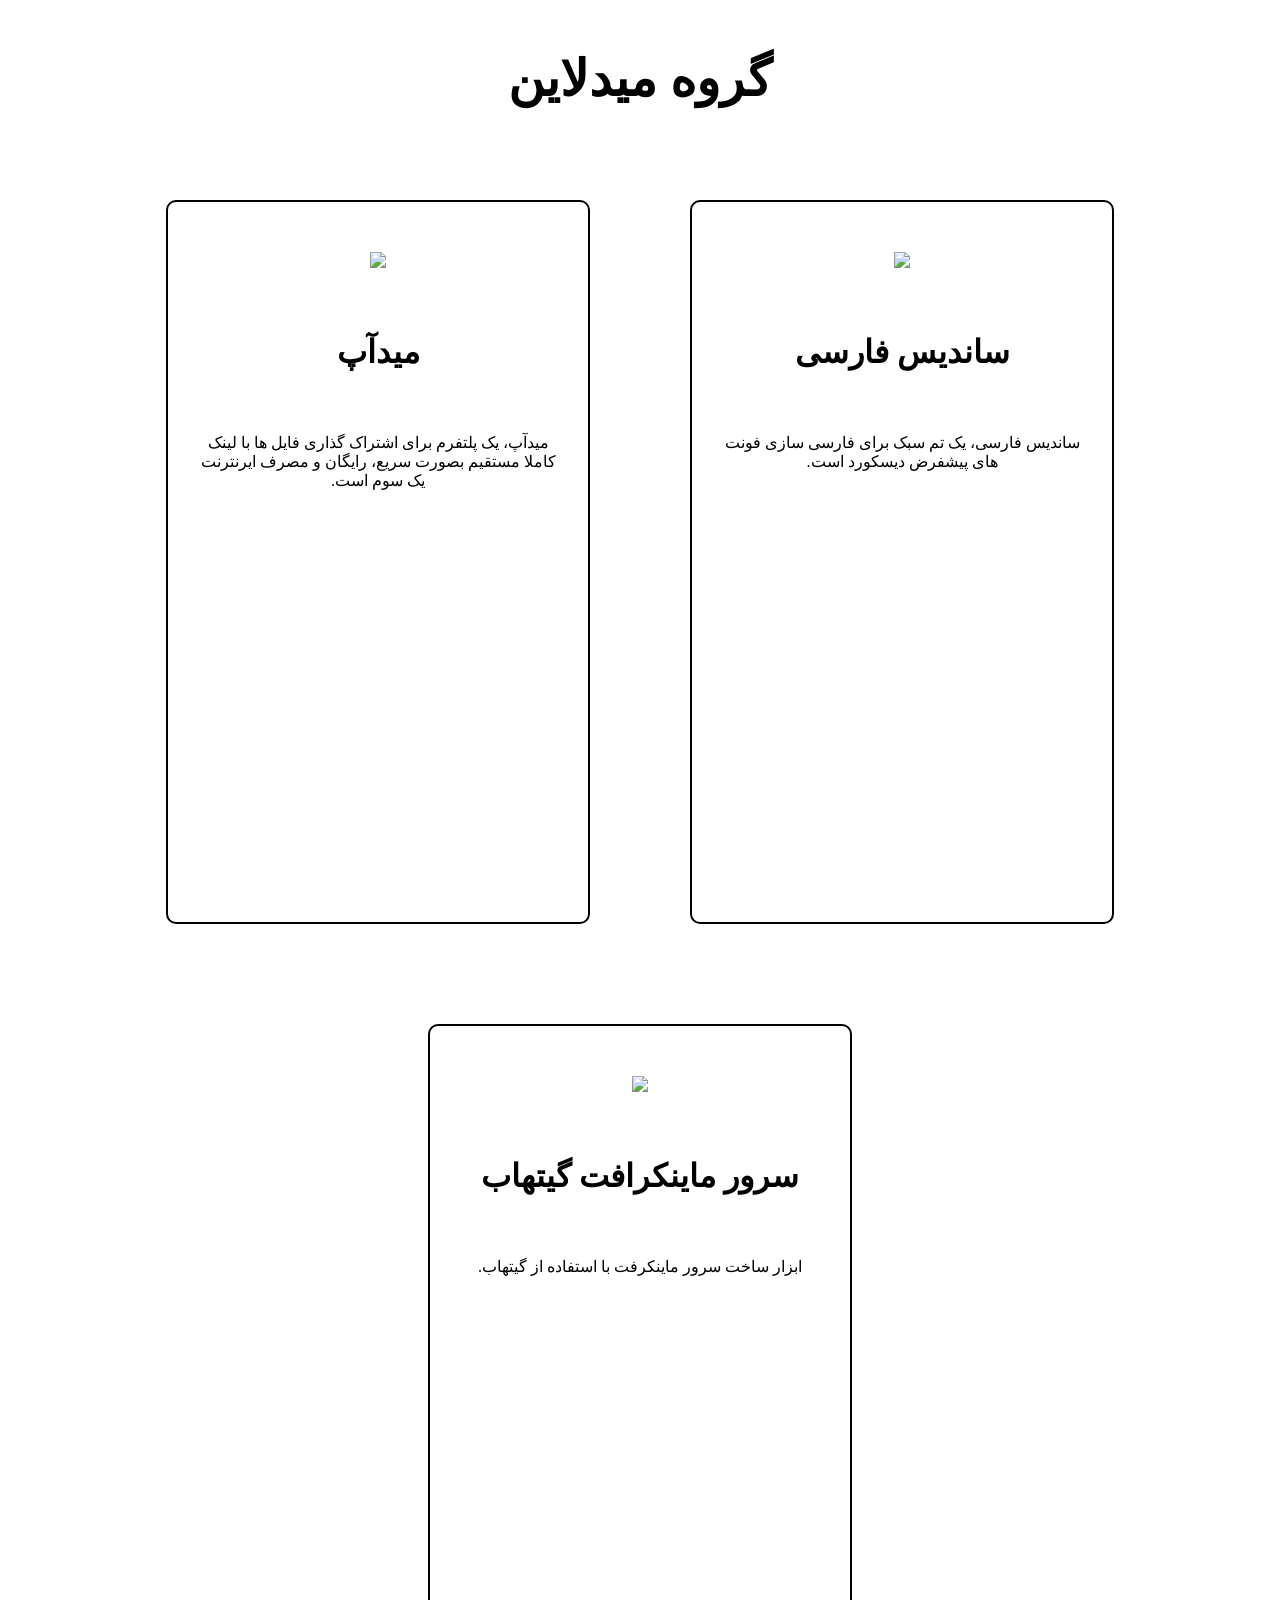
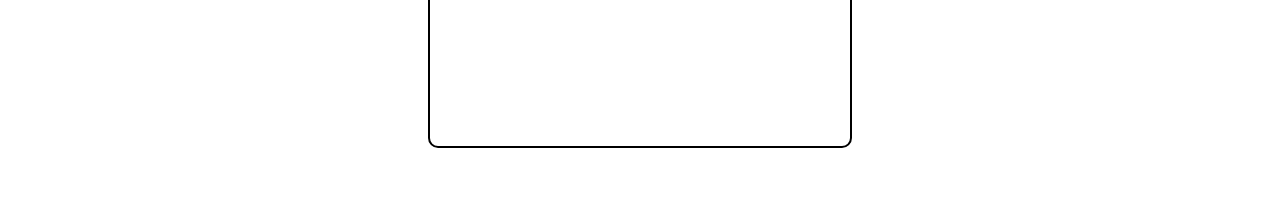
==== index.html @ c91c234b "first push" ====
<!DOCTYPE html>
<html lang="en" dir="rtl">
<head>
    <meta charset="UTF-8">
    <meta name="viewport" content="width=device-width, initial-scale=1.0">
    <title>Midline Source Code</title>
    <link rel="stylesheet" href="./assets/style.css">
</head>
<body>
    <div class="head">
        <p>گروه میدلاین</p>
    </div>
    <div class="main">
        <a href="https://github.com/MidlineGP/SandisFarsi">
        <div class="card">
            <img src="https://api.midline.ir/v2/image/res/512x512/?url=https://up.midline.ir/files/SeniorDiv/82/SandisFarsi.jpg" width="350">
            <h1>ساندیس فارسی</h1>
            <p>ساندیس فارسی، یک تم سبک برای فارسی سازی فونت های پیشفرض دیسکورد است.</p>
        </div>
        </a>
        <a href="https://up.midline.ir">
        <div class="card">
            <img src="./assets/img/2.jpg" width="350">
            <h1>میدآپ</h1>
            <p>میدآپ، یک پلتفرم برای اشتراک گذاری فایل ها با لینک کاملا مستقیم بصورت سریع، رایگان و مصرف ایرنترنت یک سوم است.</p>
            
        </div>
    </a>
    <a href="https://github.com/MidlineGP/github-mcserver">
        <div class="card">
            <img src="./assets/img/3.jpg" width="350">
            <h1>سرور ماینکرافت گیتهاب</h1>
            <p>ابزار ساخت سرور ماینکرفت با استفاده از گیتهاب.</p>
            
        </div>
    </a>
    </div>
</body>
</html>
---- assets/style.css ----
@font-face {
    font-family: 'IranSans';
    src: url('https://code.midline.ir/SandisFarsi/fonts/IRANSansWeb.woff');
}

body {
    margin: 0;
}
.head {
    width: 100%;
    height: 100px;
}
.head p {
    font-family: 'IranSans';
    font-weight: 900;
    text-align: center;
    font-size: 50px;
}
.main {
    width: 100%;
    display: flex;
    align-items: center;
    justify-content: center;
    flex-wrap: wrap;
}
.card {
    width: 400px;
    height: 700px;
    border: 2px solid black;
    border-radius: 10px;
    margin: 50px;
    text-align: center;
    padding: 10px;
    
}
.card p,h1,img {
    font-family: 'IranSans';
    padding: 20px;
}
img {
    margin-top: 20px;
}
a {
    text-decoration: none;
    color: black;
}
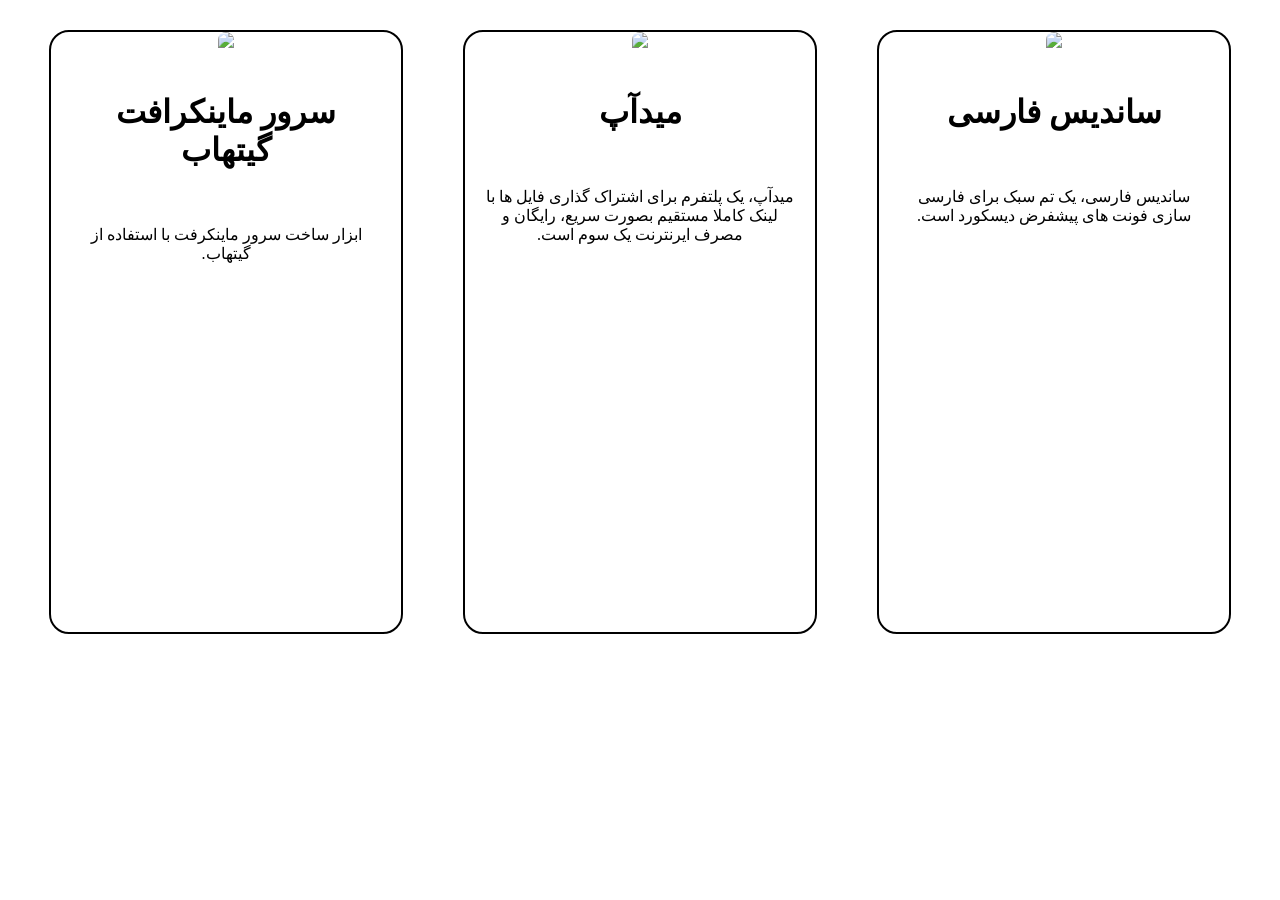
==== commit 30305eda: "فشار" ====
--- a/index.html
+++ b/index.html
@@ -1,39 +1,43 @@
 <!DOCTYPE html>
 <html lang="en" dir="rtl">
+
 <head>
     <meta charset="UTF-8">
     <meta name="viewport" content="width=device-width, initial-scale=1.0">
     <title>Midline Source Code</title>
     <link rel="stylesheet" href="./assets/style.css">
 </head>
+
 <body>
-    <div class="head">
-        <p>گروه میدلاین</p>
-    </div>
+        <video loop muted autoplay class="fullscreen-bg">
+            <source src="assets/source-code.mp4" type="video/mp4">
+        </video>
     <div class="main">
         <a href="https://github.com/MidlineGP/SandisFarsi">
-        <div class="card">
-            <img src="https://api.midline.ir/v2/image/res/512x512/?url=https://up.midline.ir/files/SeniorDiv/82/SandisFarsi.jpg" width="350">
-            <h1>ساندیس فارسی</h1>
-            <p>ساندیس فارسی، یک تم سبک برای فارسی سازی فونت های پیشفرض دیسکورد است.</p>
-        </div>
+            <div class="card">
+                <img src="https://up.midline.ir/files/SeniorDiv/82/SandisFarsi.jpg" width="350">
+                <h1>ساندیس فارسی</h1>
+                <p>ساندیس فارسی، یک تم سبک برای فارسی سازی فونت های پیشفرض دیسکورد است.</p>
+            </div>
         </a>
         <a href="https://up.midline.ir">
-        <div class="card">
-            <img src="./assets/img/2.jpg" width="350">
-            <h1>میدآپ</h1>
-            <p>میدآپ، یک پلتفرم برای اشتراک گذاری فایل ها با لینک کاملا مستقیم بصورت سریع، رایگان و مصرف ایرنترنت یک سوم است.</p>
-            
-        </div>
-    </a>
-    <a href="https://github.com/MidlineGP/github-mcserver">
-        <div class="card">
-            <img src="./assets/img/3.jpg" width="350">
-            <h1>سرور ماینکرافت گیتهاب</h1>
-            <p>ابزار ساخت سرور ماینکرفت با استفاده از گیتهاب.</p>
-            
-        </div>
-    </a>
+            <div class="card">
+                <img src="./assets/img/2.jpg" width="350">
+                <h1>میدآپ</h1>
+                <p>میدآپ، یک پلتفرم برای اشتراک گذاری فایل ها با لینک کاملا مستقیم بصورت سریع، رایگان و مصرف ایرنترنت یک
+                    سوم است.</p>
+
+            </div>
+        </a>
+        <a href="https://github.com/MidlineGP/github-mcserver">
+            <div class="card">
+                <img src="./assets/img/3.jpg" width="320">
+                <h1>سرور ماینکرافت گیتهاب</h1>
+                <p>ابزار ساخت سرور ماینکرفت با استفاده از گیتهاب.</p>
+
+            </div>
+        </a>
     </div>
 </body>
-</html> 
+
+</html>
--- a/assets/style.css
+++ b/assets/style.css
@@ -24,23 +24,36 @@
     flex-wrap: wrap;
 }
 .card {
-    width: 400px;
-    height: 700px;
+    width: 350px;
+    height: 600px;
     border: 2px solid black;
-    border-radius: 10px;
-    margin: 50px;
+    border-radius: 20px;
+    margin: 30px;
     text-align: center;
-    padding: 10px;
-    
+    padding-top: 0px;
+    box-shadow: 0px 0px 30px white;
+    background-color: white;
 }
-.card p,h1,img {
+.card p,h1 {
     font-family: 'IranSans';
     padding: 20px;
 }
+h1,p {
+    margin-bottom: 0 !important;
+}
 img {
-    margin-top: 20px;
+    border-radius: 18px 18px 0px 0px;
 }
 a {
     text-decoration: none;
     color: black;
-}+}
+.fullscreen-bg {
+    position: fixed;
+    right: 0;
+    bottom: 0;
+    min-width: 100%;
+    min-height: 100%;
+    z-index: -1;
+}
+
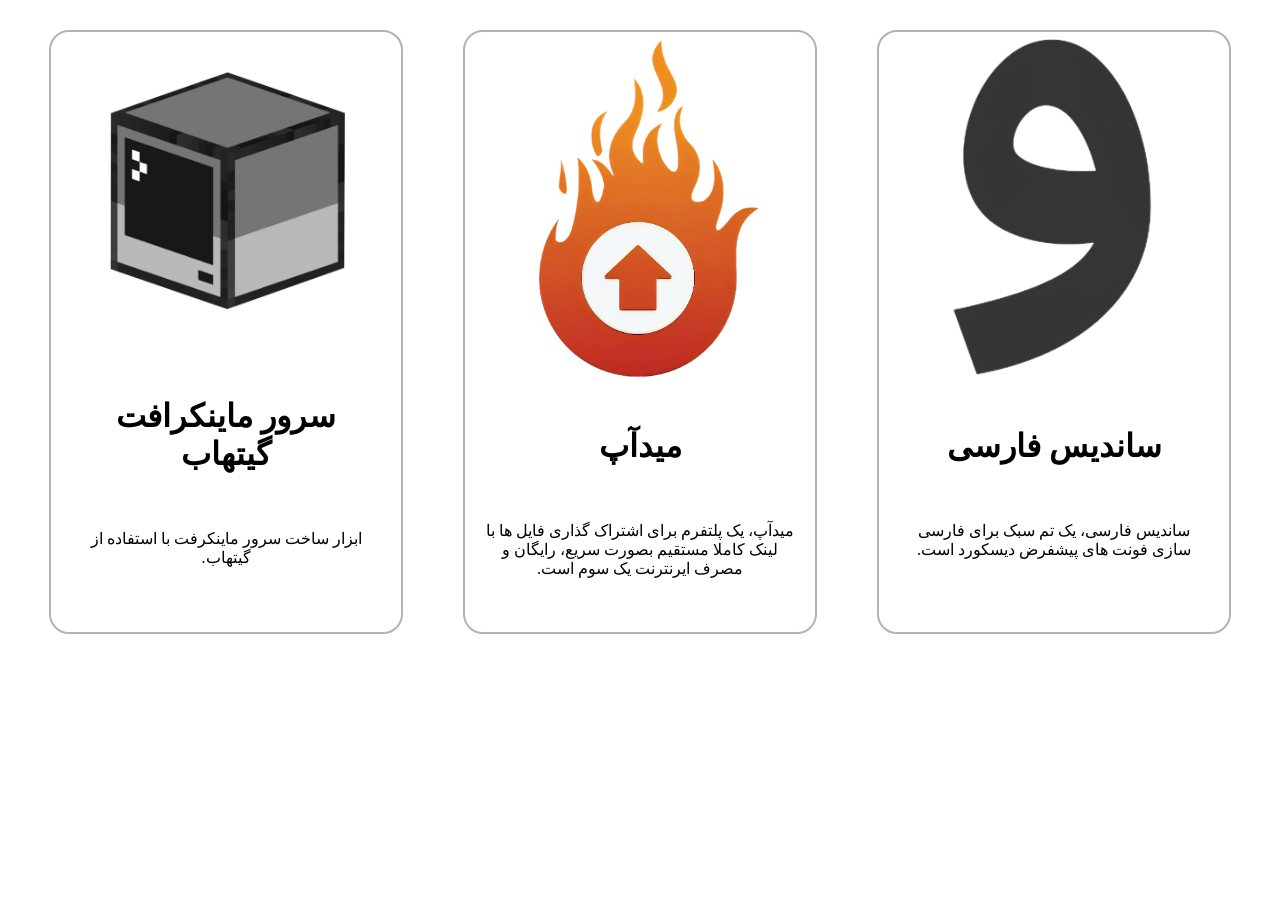
==== commit bd823f17: "فشار" ====
--- a/index.html
+++ b/index.html
@@ -10,19 +10,19 @@
 
 <body>
         <video loop muted autoplay class="fullscreen-bg">
-            <source src="assets/source-code.mp4" type="video/mp4">
+            <source src="./assets/source-code.mp4" type="video/mp4">
         </video>
     <div class="main">
         <a href="https://github.com/MidlineGP/SandisFarsi">
             <div class="card">
-                <img src="https://up.midline.ir/files/SeniorDiv/82/SandisFarsi.jpg" width="350">
+                <img src="./assets/SandisFarsi.png" width="350">
                 <h1>ساندیس فارسی</h1>
                 <p>ساندیس فارسی، یک تم سبک برای فارسی سازی فونت های پیشفرض دیسکورد است.</p>
             </div>
         </a>
         <a href="https://up.midline.ir">
             <div class="card">
-                <img src="./assets/img/2.jpg" width="350">
+                <img src="./assets/UploadCenter.png" width="350">
                 <h1>میدآپ</h1>
                 <p>میدآپ، یک پلتفرم برای اشتراک گذاری فایل ها با لینک کاملا مستقیم بصورت سریع، رایگان و مصرف ایرنترنت یک
                     سوم است.</p>
@@ -31,7 +31,7 @@
         </a>
         <a href="https://github.com/MidlineGP/github-mcserver">
             <div class="card">
-                <img src="./assets/img/3.jpg" width="320">
+                <img src="./assets/github-mcserver.png" width="320">
                 <h1>سرور ماینکرافت گیتهاب</h1>
                 <p>ابزار ساخت سرور ماینکرفت با استفاده از گیتهاب.</p>
 
--- a/assets/style.css
+++ b/assets/style.css
@@ -26,7 +26,7 @@
 .card {
     width: 350px;
     height: 600px;
-    border: 2px solid black;
+    border: 2px solid rgb(179, 179, 179);
     border-radius: 20px;
     margin: 30px;
     text-align: center;
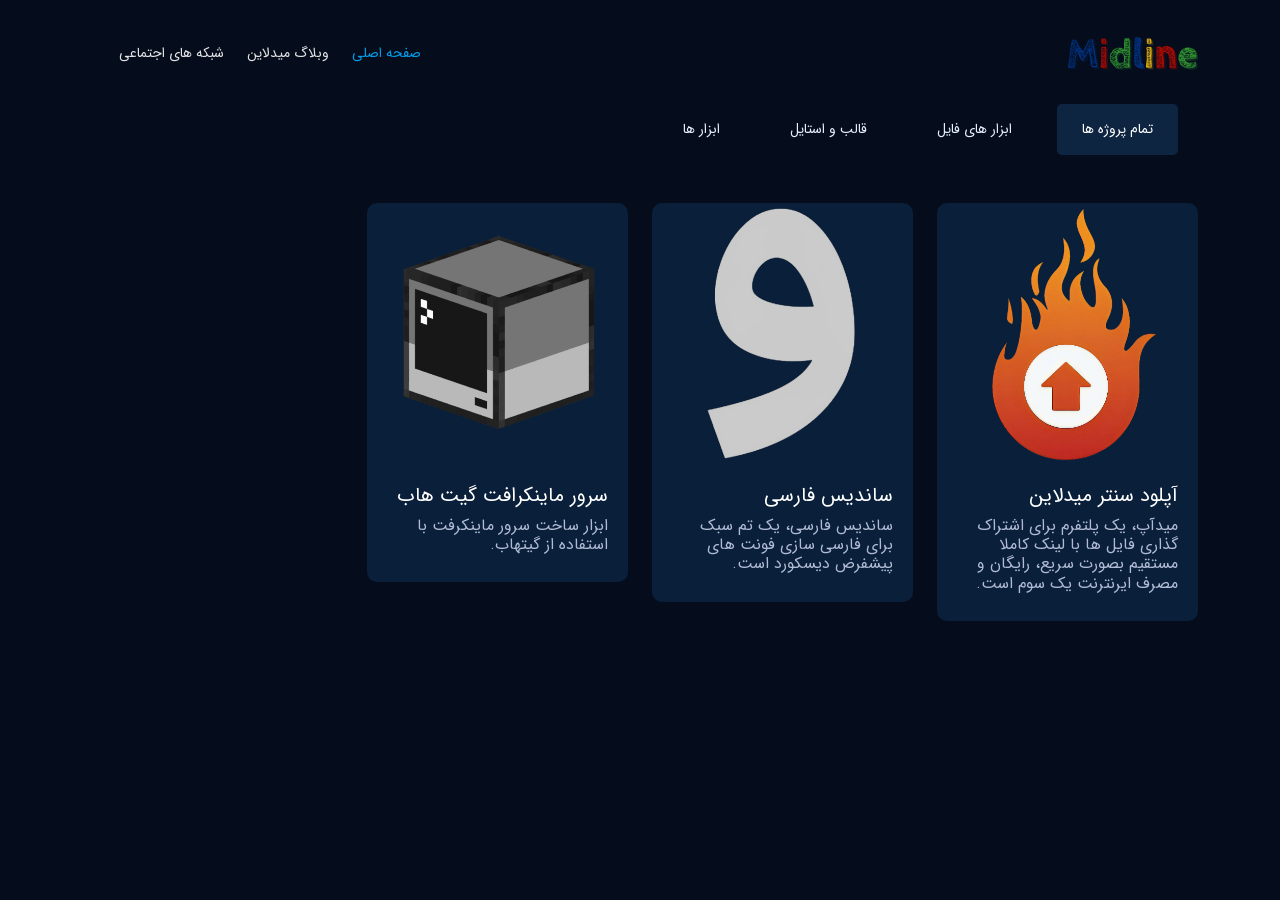
==== commit 524972ba: "update" ====
--- a/index.html
+++ b/index.html
@@ -1,43 +1,278 @@
-<!DOCTYPE html>
-<html lang="en" dir="rtl">
+<!doctype html>
+<html lang="fa">
 
 <head>
-    <meta charset="UTF-8">
-    <meta name="viewport" content="width=device-width, initial-scale=1.0">
-    <title>Midline Source Code</title>
-    <link rel="stylesheet" href="./assets/style.css">
+    <title>سورس کد های میدلاین</title>
+    <meta charset="utf-8">
+    <meta name="Googlebot-News" content="noindex, nofollow">
+    <meta name="googlebot" content="noindex, nofollow">
+    <meta name="robots" content="noimageindex">
+    <meta name="robots" content="noindex, nofollow">
+    <meta name="viewport" content="width=device-width, initial-scale=1, shrink-to-fit=no">
+    <link rel="stylesheet" media="all" href="css/bootstrap.min.css">
+    <link rel="stylesheet" media="all" href="css/slick.css">
+    <link rel="stylesheet" media="all" href="css/slick-theme.css">
+    <link rel="stylesheet" media="all" href="css/style.css">
+    <link rel="icon" type="image/png" sizes="28x28" href="img/favi.png">
+    <meta name="theme-color" content="#sdfsf">
 </head>
 
-<body>
-        <video loop muted autoplay class="fullscreen-bg">
-            <source src="./assets/source-code.mp4" type="video/mp4">
-        </video>
-    <div class="main">
-        <a href="https://github.com/MidlineGP/SandisFarsi">
-            <div class="card">
-                <img src="./assets/SandisFarsi.png" width="350">
-                <h1>ساندیس فارسی</h1>
-                <p>ساندیس فارسی، یک تم سبک برای فارسی سازی فونت های پیشفرض دیسکورد است.</p>
+<body class="themebgcolor" style="">
+
+    <!-- header -->
+    <header>
+        <div class="container">
+            <div class="row">
+                <div class="col-md-12">
+                    <div class="logo"><a href=""><img class="img-fluid" src="img/logo.png"
+                                alt="img"></a></div>
+                    <div class="searchform d-none d-md-inline-flex">
+
+                    </div>
+                    <button class="navbar-toggler collapsed" type="button" data-bs-toggle="collapse"
+                        data-bs-target="#navbar-content">
+                        <div class="hamburger-toggle">
+                            <div class="hamburger">
+                                <span></span>
+                                <span></span>
+                                <span></span>
+                            </div>
+                        </div>
+                    </button>
+                    <nav class="navbar navbar-expand-xl">
+
+                        <div class="navbar-collapse collapse" id="navbar-content" style="">
+                            <div class="logo d-md-none"><a href=""><img class="img-fluid"
+                                        src="img/logo.png" alt="img"></a></div>
+
+                            <ul class="navbar-nav mr-auto mb-2 mb-lg-0">
+
+                                <li class="nav-item dropdown active">
+                                    <a class="nav-link" href="">صفحه اصلی</a>
+                                </li>
+
+
+                                <li class="nav-item dropdown">
+                                    <a class="nav-link" href="https://blog.midline.ir/">وبلاگ میدلاین</a>
+                                </li>
+
+
+                                <li class="nav-item dropdown">
+                                    <a class="nav-link dropdown-toggle" href="#" data-bs-toggle="dropdown"
+                                        data-bs-auto-close="outside">شبکه های اجتماعی</a>
+                                    <ul class="dropdown-menu shadow">
+                                        <li><a class="dropdown-item" target="_blank"
+                                                href="https://github.com/MidlineGP">گیت هاب</a></li>
+                                        <li><a class="dropdown-item" target="_blank"
+                                                href="https://t.me/MidlineGp">تلگرام</a></li>
+                                    </ul>
+                                </li>
+
+                            </ul>
+                        </div>
+                    </nav>
+
+                </div>
             </div>
-        </a>
-        <a href="https://up.midline.ir">
-            <div class="card">
-                <img src="./assets/UploadCenter.png" width="350">
-                <h1>میدآپ</h1>
-                <p>میدآپ، یک پلتفرم برای اشتراک گذاری فایل ها با لینک کاملا مستقیم بصورت سریع، رایگان و مصرف ایرنترنت یک
-                    سوم است.</p>
-
+        </div>
+    </header>
+
+
+
+
+
+
+    <!-- Popular collections -->
+    <div class="popularCollection mt-3 pt-3 mt-md-4 pt-md-4 mt-lg-5 pt-lg-5">
+        <div class="container">
+            <div class="row">
+                <div class="col-md-12">
+                    <!--<h2 class="headingWh mb-2 mb-md-4">Popular collections</h2>-->
+                    <div class="tab-sec">
+                        <nav>
+                            <div class="nav nav-tabs" id="nav-tab" role="tablist">
+                                <button class="nav-link d-none d-sm-none d-md-block active" data-bs-toggle="tab"
+                                    data-bs-target="#TabOne">تمام پروژه ها</button>
+                                <button class="nav-link d-none d-sm-none d-md-block" data-bs-toggle="tab"
+                                    data-bs-target="#TabTwo">ابزار های فایل</button>
+                                <button class="nav-link d-none d-sm-none d-md-block" data-bs-toggle="tab"
+                                    data-bs-target="#TabThree">قالب و استایل</button>
+                                <button class="nav-link d-none d-sm-none d-md-block" data-bs-toggle="tab"
+                                    data-bs-target="#TabFour">ابزار ها</button>
+
+                                <div class="more-tab mb-3 mb-md-0">
+                                    <a href="javascript:void(0)" class="textbluecolor categorytab">انتخاب دسته بندی<img
+                                            src="img/bluedown.png" alt="arrow-down"></a>
+                                    <div class="more-box nav nav-tabs" id="more_tab" role="tablist"
+                                        style="display: none;">
+
+                                        <button class="nav-link active" data-bs-toggle="tab"
+                                            data-bs-target="#TabOne">تمام پروژه ها</button>
+                                        <button class="nav-link" data-bs-toggle="tab" data-bs-target="#TabTwo">ابزار های
+                                            فایل</button>
+                                        <button class="nav-link" data-bs-toggle="tab" data-bs-target="#TabThree">قالب ها
+                                            و استایل</button>
+                                        <button class="nav-link" data-bs-toggle="tab" data-bs-target="#TabFour">ابزار
+                                            ها</button>
+                                    </div>
+                                </div>
+                            </div>
+                        </nav>
+                        <div class="tab-content" id="nav-tabContent">
+                            <div class="tab-pane fade active show" id="TabOne">
+
+                                <div class="row mt-3 mt-md-5">
+                                    <div class="col-md-6 col-xl-3 mb-4">
+                                        <div class="aboutitem">
+                                            <div class="aboutitemImg"><img class="img-fluid" src="img/prj/upload-center.jpg"
+                                                    alt="img"></div>
+                                            <div class="bgdarkbluecolor aboutitemcnt">
+                                                <div class="itemtitlecode">
+                                                    <h5 class="textwhitecolor">آپلود سنتر میدلاین</h5>
+                                                    <h6 class="textgraycolor">میدآپ، یک پلتفرم برای اشتراک گذاری فایل ها
+                                                        با لینک کاملا مستقیم بصورت سریع، رایگان و مصرف ایرنترنت یک
+                                                        سوم است.</h6>
+
+                                                </div>
+
+                                            </div>
+                                        </div>
+                                    </div>
+                                    <div class="col-md-6 col-xl-3 mb-4">
+                                        <div class="aboutitem">
+                                            <div class="aboutitemImg"><img class="img-fluid" src="img/prj/sandis-farsi.jpg"
+                                                    alt="img"></div>
+                                            <div class="bgdarkbluecolor aboutitemcnt">
+                                                <div class="itemtitlecode">
+                                                    <h5 class="textwhitecolor">ساندیس فارسی</h5>
+                                                    <h6 class="textgraycolor">ساندیس فارسی، یک تم سبک برای فارسی سازی
+                                                        فونت های پیشفرض دیسکورد است.</h6>
+
+                                                </div>
+
+                                            </div>
+                                        </div>
+                                    </div>
+                                    <div class="col-md-6 col-xl-3 mb-4">
+                                        <div class="aboutitem">
+                                            <div class="aboutitemImg"><img class="img-fluid"
+                                                    src="img/prj/github-mc-server.jpg" alt="img"></div>
+                                            <div class="bgdarkbluecolor aboutitemcnt">
+                                                <div class="itemtitlecode">
+                                                    <h5 class="textwhitecolor">سرور ماینکرافت گیت هاب</h5>
+                                                    <h6 class="textgraycolor">ابزار ساخت سرور ماینکرفت با استفاده از
+                                                        گیتهاب.</h6>
+
+                                                </div>
+
+                                            </div>
+                                        </div>
+                                    </div>
+
+                                </div>
+                                <div class="row d-none d-md-block">
+
+                                </div>
+                            </div>
+
+                            <div class="tab-pane fade" id="TabTwo">
+
+                                <div class="row mt-3 mt-md-5">
+                                    <div class="col-md-6 col-xl-3 mb-4">
+                                        <div class="aboutitem">
+                                            <div class="aboutitemImg"><img class="img-fluid" src="img/prj/upload-center.jpg"
+                                                    alt="img"></div>
+                                            <div class="bgdarkbluecolor aboutitemcnt">
+                                                <div class="itemtitlecode">
+                                                    <h5 class="textwhitecolor">آپلود سنتر میدلاین</h5>
+                                                    <h6 class="textgraycolor">میدآپ، یک پلتفرم برای اشتراک گذاری فایل ها
+                                                        با لینک کاملا مستقیم بصورت سریع، رایگان و مصرف ایرنترنت یک
+                                                        سوم است.</h6>
+
+                                                </div>
+
+                                            </div>
+                                        </div>
+                                    </div>
+
+                                </div>
+                                <div class="row d-none d-md-block">
+
+                                </div>
+                            </div>
+
+                            <div class="tab-pane fade" id="TabThree">
+
+                                <div class="row mt-3 mt-md-5">
+                                    <div class="col-md-6 col-xl-3 mb-4">
+                                        <div class="aboutitem">
+                                            <div class="aboutitemImg"><img class="img-fluid" src="img/prj/sandis-farsi.jpg"
+                                                    alt="img"></div>
+                                            <div class="bgdarkbluecolor aboutitemcnt">
+                                                <div class="itemtitlecode">
+                                                    <h5 class="textwhitecolor">ساندیس فارسی</h5>
+                                                    <h6 class="textgraycolor">ساندیس فارسی، یک تم سبک برای فارسی سازی
+                                                        فونت های پیشفرض دیسکورد است.</h6>
+
+                                                </div>
+
+                                            </div>
+                                        </div>
+                                    </div>
+
+
+                                </div>
+                                <div class="row d-none d-md-block">
+
+                                </div>
+                            </div>
+
+
+                            <div class="tab-pane fade" id="TabFour">
+
+                                <div class="row mt-3 mt-md-5">
+                                    <div class="col-md-6 col-xl-3 mb-4">
+                                        <div class="aboutitem">
+                                            <div class="aboutitemImg"><img class="img-fluid"
+                                                    src="img/prj/github-mc-server.jpg" alt="img"></div>
+                                            <div class="bgdarkbluecolor aboutitemcnt">
+                                                <div class="itemtitlecode">
+                                                    <h5 class="textwhitecolor">سرور ماینکرافت گیت هاب</h5>
+                                                    <h6 class="textgraycolor">ابزار ساخت سرور ماینکرفت با استفاده از
+                                                        گیتهاب.</h6>
+
+                                                </div>
+
+                                            </div>
+                                        </div>
+                                    </div>
+                                </div>
+                            </div>
+                        </div>
+                    </div>
+                </div>
             </div>
-        </a>
-        <a href="https://github.com/MidlineGP/github-mcserver">
-            <div class="card">
-                <img src="./assets/github-mcserver.png" width="320">
-                <h1>سرور ماینکرافت گیتهاب</h1>
-                <p>ابزار ساخت سرور ماینکرفت با استفاده از گیتهاب.</p>
-
-            </div>
-        </a>
+        </div>
     </div>
+
+
+    <!-- Top sellers -->
+
+    <!-- Footer -->
+
+    <div id="elevator_item" style="display: none;"><a id="elevator" onclick="return false;" title="Back To Top"></a>
+    </div>
+
+    <!-- Optional JavaScript -->
+    <script src="js/jquery-2.0.0.min.js"></script>
+    <script src="js/bootstrap.bundle.min.js"></script>
+    <script src="js/app.js"></script>
+    <script src="js/slick.js"></script>
+    <script src="js/comman.js"></script>
+
+
+
+
 </body>
 
 </html>
--- a/css/style.css
+++ b/css/style.css
@@ -0,0 +1,4682 @@
+@charset "utf-8";
+
+
+@font-face {
+    font-family: IRANSansWeb;
+    src: url(font.woff);
+  }
+
+body {
+    position: relative;
+    padding: 0;
+    margin: 0;
+    font-family: 'IRANSansWeb';
+}
+
+ul {
+    list-style: none
+}
+
+a {
+    text-decoration: none;
+    outline: none
+}
+
+body a:hover,
+body a:focus {
+    color: initial;
+    text-decoration: none
+}
+
+a:focus {
+    outline: none;
+    text-decoration: none
+}
+
+textarea:focus {
+    outline: none
+}
+
+select:focus {
+    outline: none;
+}
+
+input {
+    outline: none !important
+}
+
+button,
+button:focus {
+    outline: none
+}
+
+a img {
+    border: none
+}
+
+img {
+    border: 0
+}
+
+p {
+    padding: 0;
+    margin: 0
+}
+
+h1,
+h2,
+h3,
+h4,
+ul,
+p {
+    padding: 0;
+    margin: 0
+}
+
+textarea {
+    resize: none
+}
+
+input::-webkit-input-placeholder,
+textarea::-webkit-input-placeholder {
+    color: #fff
+}
+
+input:-moz-placeholder,
+textarea:-moz-placeholder {
+    color: #fff
+}
+
+* {
+    direction: rtl !important;
+    text-align: right !important;
+}
+
+/*
+input:-webkit-autofill { border: 1px solid #e4e4e5; -webkit-text-fill-color: rgba(49,50,51,1); -webkit-box-shadow: 0 0 0px 1000px #f5f5f6 inset; transition: background-color 5000s ease-in-out 0s;}
+input:-internal-autofill-selected { background-color:#f5f5f6!important; -webkit-box-shadow: 0 0 0px 1000px #f5f5f6 inset;}
+input:-webkit-autofill:hover,
+input:-webkit-autofill:focus { border: 1px solid #e4e4e5; -webkit-text-fill-color: rgba(49,50,51,1); -webkit-box-shadow: 0 0 0px 1000px #f5f5f6 inset; transition: background-color 5000s ease-in-out 0s;}
+*/
+input::-moz-placeholder {
+    opacity: 1;
+    outline: none
+}
+
+textarea::-moz-placeholder {
+    opacity: 1;
+    outline: none
+}
+
+.clr {
+    clear: both;
+    height: 0
+}
+
+ul {
+    padding: 0;
+    list-style: none
+}
+
+a {
+    text-decoration: none;
+    -moz-transition: all .2s;
+    -webkit-transition: all .2s;
+    transition: all .2s
+}
+
+a:hover {
+    text-decoration: none;
+    -moz-transition: all .2s;
+    -webkit-transition: all .2s;
+    transition: all .2s
+}
+
+/*Comman Classes*/
+.themebgcolor {
+    background: #050D1D;
+}
+
+.bgdarkbluecolor {
+    background: #0A1F3A;
+}
+
+.textwhitecolor {
+    color: #FFFFFF;
+}
+
+.textbluecolor {
+    color: #019DEA;
+}
+
+.textgraycolor {
+    color: #B1BBD4;
+}
+
+.textredcolor {
+    color: #F25252;
+}
+
+.textgreencolor {
+    color: #4F8A60;
+}
+
+.btnlightblue {
+    background: #019DEA;
+    font-weight: 500;
+    font-size: 15px;
+}
+
+.btndarkblue {
+    background: #0E2542;
+    font-weight: 500;
+    font-size: 15px;
+}
+
+button.btn {
+    border: none;
+    padding: 20px 20px;
+    min-width: 180px;
+    border-radius: 5px;
+    color: #fff;
+    text-align: center;
+}
+
+button.btn:hover,
+button.btn:focus {
+    background: #000;
+    color: #fff;
+    outline: none;
+    box-shadow: none;
+}
+
+.filterbtn {
+    position: relative;
+    border: 1px solid rgba(94, 102, 125, 0.7);
+    border-radius: 10px;
+    background: none;
+    font-weight: 400;
+    font-size: 14px;
+    color: #fff;
+    padding: 10px 20px;
+    width: 100%;
+}
+
+.blueScroll::-webkit-scrollbar {
+    width: 5px;
+    border-radius: 10px;
+}
+
+.blueScroll::-webkit-scrollbar-track {
+    background: rgba(62, 82, 108, 1);
+    border-radius: 10px;
+    border: 2px solid #050d1d;
+}
+
+.blueScroll::-webkit-scrollbar-thumb {
+    background: rgba(1, 157, 234, 1);
+    border-radius: 10px;
+    border: 2px solid rgba(1, 157, 234, 1);
+}
+
+.blueScroll::-webkit-scrollbar-thumb:hover {
+    background: #ccc;
+    border-radius: 10px;
+}
+
+.btn-group {
+    width: 100%;
+}
+
+/*siwtch css*/
+.form-check.form-switch .form-check-input:checked {
+    background-color: #019DEA !important;
+    border-radius: 50px;
+    border-color: #019DEA !important;
+}
+
+.form-check.form-switch .form-check-input {
+    width: 63px;
+    height: 30px;
+    cursor: pointer;
+}
+
+.form-check.form-switch {
+    min-height: auto;
+    margin: 0;
+}
+
+/*end*/
+
+/*Compontent CSS*/
+.creatorImg img {
+    width: 100%;
+}
+
+.creators {
+    position: relative;
+}
+
+.creatorIcon {
+    margin: -40px auto 0;
+    display: table;
+    position: absolute;
+    left: 0;
+    right: 0;
+    width: 65px;
+}
+
+.creatorsText {
+    padding: 45px 10px 40px;
+}
+
+.creatorIcon h2 {
+    margin: 0 0 10px;
+}
+
+.creatorsText h2 {
+    font-weight: 500;
+    font-size: 15px;
+    margin: 0 0 15px;
+}
+
+.creatorsText h3 {
+    font-weight: 300;
+    font-size: 12px;
+    margin: 0 0 20px;
+}
+
+.creatorsText p {
+    font-weight: 300;
+    font-size: 14px;
+    line-height: 21px;
+}
+
+.creatorsText {
+    border-radius: 0 0 10px 10px;
+    background: rgba(10, 31, 58, 0.5);
+}
+
+.creatorcheck {
+    position: absolute;
+    top: 49px;
+    left: 53px;
+}
+
+.creatorcheck img {
+    width: 18px;
+}
+
+.aboutitemImg img {
+    width: 100%;
+}
+
+.aboutitemcnt {
+    padding: 20px;
+    display: flex;
+    justify-content: space-between;
+    align-items: flex-start;
+    align-content: flex-start;
+}
+
+.aboutitem {
+    border-radius: 10px !important;
+    overflow: hidden;
+}
+
+.itemtitlecode h2 {
+    font-size: 12px;
+    margin: 0 0 10px;
+}
+
+.itemtitlecode h3 {
+    font-weight: 500;
+    font-size: 14px;
+}
+
+.itemtitlecode h4 {
+    font-weight: 400;
+    font-size: 12px;
+    margin: 13px 0 0;
+}
+
+.itemtitlePrice {
+    text-align: right;
+}
+
+.itemtitlePrice h2 {
+    font-size: 12px;
+    margin: 0 0 10px;
+}
+
+.itemtitlePrice h3 {
+    margin: 0 0 15px;
+    line-height: 10px;
+}
+
+.itemtitlePrice h3 strong {
+    font-weight: 400;
+    font-size: 14px;
+    display: inline-block;
+    vertical-align: middle;
+}
+
+.itemtitlePrice h3 img {
+    display: inline-block;
+    vertical-align: middle;
+    width: 12px;
+}
+
+.itemtitlePrice h4 {
+    font-size: 12px;
+}
+
+.itemtitlePrice h4 img {
+    width: 15px;
+    display: inline-block;
+    vertical-align: middle;
+    margin: 0 5px 0 0;
+}
+
+.seller {
+    display: flex;
+    width: 100%;
+    align-items: center;
+    align-content: center;
+    justify-content: space-between;
+}
+
+.sellerLeft {
+    display: inline-flex;
+    align-items: center;
+    align-content: center;
+}
+
+.sellcount {
+    padding: 0 20px 0 0;
+    font-size: 14px;
+}
+
+.sellerimg {
+    padding: 0 20px 0 0;
+    width: 90px;
+    position: relative;
+}
+
+.bluecheckicon {
+    position: absolute;
+    top: 51px;
+    left: 56px;
+}
+
+.sellerPrice {
+    font-size: 14px;
+}
+
+.sellerimg>img {
+    width: 80px;
+}
+
+.sellertitlepr h2 {
+    font-size: 14px;
+    color: #202020;
+    margin: 0 0 10px;
+}
+
+.sellertitlepr h3 {
+    font-weight: 600;
+    font-size: 14px;
+    color: #5B5B5B;
+    display: inline-block;
+    vertical-align: middle;
+}
+
+.sellertitlepr h3 img {
+    width: 11px;
+    display: inline-block;
+    vertical-align: middle;
+    margin: 0 5px 0 0;
+}
+
+.headingWh {
+    font-weight: 500;
+    font-size: 30px;
+    color: #fff;
+}
+
+/*end*/
+
+/*Home style 4*/
+.circlebg1 {
+    position: absolute;
+    left: 0;
+    top: 0;
+    z-index: -1;
+}
+
+.circlebg2 {
+    position: absolute;
+    left: 0;
+    right: 0;
+    top: 30px;
+    z-index: -1;
+    margin: auto;
+    text-align: center;
+}
+
+.circlebg3 {
+    position: absolute;
+    right: 0;
+    top: 0;
+    z-index: -1;
+}
+
+header {
+    padding: 35px 0 0;
+    z-index: 1;
+    position: relative;
+}
+
+.logo {
+    display: inline-flex;
+    align-items: center;
+    align-content: center;
+    width: 130px;
+}
+
+.searchform {
+    display: inline-flex;
+    align-items: center;
+    align-content: center;
+}
+
+/*header .row .col-md-12{display: flex; align-items:center;align-content:center; justify-content: space-between;}*/
+.loginWallet a.btn {
+    min-width: inherit;
+    width: 43px;
+    height: 43px;
+    background: #102944;
+    display: inline-flex;
+    align-items: center;
+    align-content: center;
+    justify-content: center;
+    border-radius: 90px;
+}
+
+.loginWallet a.btn img {
+    margin-left: -1px;
+}
+
+.loginWallet a.btn:hover,
+.loginWallet a.btn:focus {
+    background: #019dea;
+}
+
+.searchform form input {
+    width: 100%;
+    background: rgb(19 45 78 / 50%);
+    border: none;
+    border-radius: 10px;
+    padding: 12px 11px 12px 53px;
+    font-weight: 300;
+    font-size: 13px;
+    color: #B1BBD4;
+}
+
+.searchform {
+    width: 100%;
+    max-width: 50%;
+    margin: 0 25px 0 25px;
+}
+
+.searchform form {
+    width: 100%;
+    position: relative;
+}
+
+.searchform button {
+    position: absolute;
+    border: none;
+    background: none;
+    left: 17px;
+    top: 9px;
+    padding: 0;
+}
+
+.searchform button img {
+    width: 15px;
+}
+
+nav.navbar {
+    display: inline-flex;
+    align-items: center;
+    align-content: center;
+    vertical-align: middle;
+}
+
+nav.navbar .navbar-nav .nav-link {
+    font-weight: 500;
+    font-size: 14px;
+    color: #E4E4E4;
+    padding: 0;
+}
+
+nav.navbar .navbar-nav .nav-link:hover,
+nav.navbar .navbar-nav .nav-link:focus,
+nav.navbar .navbar-nav .nav-item.active .nav-link {
+    color: #019dea;
+}
+
+nav.navbar .navbar-nav li.nav-item {
+    margin: 0 30px 0 0;
+}
+
+.dropdown-menu {
+    background: #070F20;
+    border: none;
+}
+
+.dropdown-menu li a.dropdown-item {
+    color: #E4E4E4;
+    font-weight: 400;
+    font-size: 14px;
+}
+
+.dropdown-menu li.active a.dropdown-item {
+    color: #019dea;
+}
+
+.dropdown-menu li {
+    margin: 0 0 14px;
+}
+
+.dropdown-menu li:last-child {
+    margin: 0;
+}
+
+.dropdown-menu li a.dropdown-item:hover,
+.dropdown-menu li a.dropdown-item:focus {
+    color: #019DEA;
+    background: none;
+}
+
+/*nav.navbar .navbar-nav li.nav-item:last-child{margin:0;}*/
+nav.navbar .dropdown-toggle::after,
+.loginWallet .dropdown-toggle::after {
+    display: none;
+}
+
+.loginWallet {
+    align-items: center;
+    align-content: center;
+    vertical-align: middle;
+}
+
+.loginWallet button {
+    padding: 0;
+}
+
+/*.loginWallet .dropdown:hover .dropdown-menu { display: block; }*/
+.searchform form input::-webkit-input-placeholder {
+    color: #B1BBD4;
+}
+
+.bannerImg {
+    position: relative;
+    display: inline-flex;
+}
+
+.bannerSec {
+    position: relative;
+    padding: 100px 0;
+}
+
+.bannerimg01 {
+    margin: 0 -85px 0 0;
+}
+
+.bannerimg02 {
+    margin: 25px -55px 0 0;
+}
+
+.bannerimg03 {
+    margin: 55px 0 0 -30px;
+}
+
+.bannercntSec {
+    display: flex;
+    align-items: flex-start;
+    align-content: flex-start;
+    justify-content: space-evenly;
+}
+
+.bannercnt {
+    display: inline-flex;
+    flex-wrap: wrap;
+    padding: 16px 0 0 0;
+    max-width: 400px;
+    width: 100%;
+}
+
+.bannercnt h2 {
+    font-size: 35px;
+    line-height: 52px;
+    margin: 0 0 40px;
+}
+
+.bannercnt p {
+    font-size: 20px;
+    margin: 0 0 40px;
+    line-height: 30px;
+}
+
+.nav.nav-tabs {
+    border: none;
+    margin: 0 0 40px;
+}
+
+.nav.nav-tabs button {
+    padding: 15px 25px;
+    font-weight: 500;
+    font-size: 14px;
+    color: #E5F0FF;
+    text-align: center;
+    margin: 0 20px 0 0;
+    border: none;
+    border-radius: 5px;
+}
+
+.nav-tabs .nav-link.active,
+.nav-tabs .nav-item.show .nav-link {
+    background: #0E2542;
+    color: #fff;
+    border-color: #1f487c #1f487c #1f487c;
+}
+
+button.navbar-toggler {
+    display: none;
+}
+
+/*more tab css*/
+.more-tab {
+    position: relative;
+    display: inline-flex;
+    vertical-align: middle;
+    align-items: center;
+    align-content: center;
+}
+
+.more-tab>a {}
+
+.more-tab>a:hover,
+.more-tab>a:focus {
+    color: #019DEA;
+}
+
+.more-tab>a img {
+    margin-left: 7px;
+}
+
+.more-box {
+    display: none;
+    min-width: 200px;
+    background: #0e2542;
+    box-shadow: 0 0 7px rgb(0 0 0 / 10%);
+    position: absolute;
+    top: 40px;
+    left: 0;
+    z-index: 1;
+}
+
+
+
+.more-box {
+    max-height: 209px;
+    overflow-x: auto;
+}
+
+.more-box {
+    scrollbar-color: #2abb9b #e0e0e0;
+    scrollbar-width: thin;
+}
+
+.more-box::-webkit-scrollbar {
+    width: 6px;
+}
+
+.more-box::-webkit-scrollbar-track {
+    background: #e0e0e0;
+    border-radius: 20px;
+    -webkit-border-radius: 20px;
+}
+
+.more-box::-webkit-scrollbar-thumb {
+    background: #000;
+    border-radius: 20px;
+    -webkit-border-radius: 20px;
+}
+
+.more-box .nav-link {
+    width: 100%;
+    text-align: left;
+    border-color: #e9ecef #e9ecef #dee2e6;
+    border-width: 1px;
+}
+
+.more-box button.nav-link {
+    margin: 0;
+    padding: 10px 15px;
+    border-bottom: 1px solid #1f487c;
+    border-radius: 0;
+    text-align: left;
+}
+
+.more-box button.nav-link:last-child {
+    border-bottom: none;
+}
+
+.more-box button.nav-link:hover,
+.more-box button.nav-link:focus {
+    border-bottom-color: #1f487c;
+    background: #019DEA;
+}
+
+.topSellers ul li {
+    display: inline-block;
+    width: 31%;
+    margin: 0 1% 0;
+}
+
+.topSellers ul {
+    margin: 0 -1%;
+    color: #E5F0FF;
+}
+
+.topSellers ul li .sellertitlepr h2 {
+    color: #E5F0FF;
+}
+
+.topSellers ul li .sellertitlepr h3 {
+    color: #fff;
+}
+
+.topSellers li .seller {
+    border-bottom: 0.5px solid #3E526C;
+    padding: 12px 0;
+}
+
+.topSellers li .seller:last-child {
+    border-bottom: none;
+}
+
+.createsellHead {
+    display: flex;
+    align-items: center;
+    align-content: center;
+    padding: 0 0 20px;
+}
+
+.creatsellicon {
+    padding: 0 15px 0 0;
+    height: 70px;
+    display: inline-flex;
+    align-items: center;
+    justify-content: center;
+    align-content: center;
+}
+
+/*.creatsellicon img{height:65px;object-fit:contain;}*/
+.createsellHead h3 {
+    font-weight: 500;
+    font-size: 16px;
+}
+
+.createsell p {
+    font-size: 14px;
+    line-height: 21px;
+}
+
+footer {
+    padding: 70px 0;
+    background: rgba(10, 31, 58, 0.5);
+    margin: 150px 0 0;
+}
+
+footer .col-xl-8 {
+    padding-left: 150px;
+}
+
+.footlogo {
+    margin: 0 0 40px;
+}
+
+.footlogo img {
+    width: 130px;
+}
+
+.footlogocntSec p {
+    margin: 22px 0 37px;
+    color: #AAB0C0;
+    font-weight: 400;
+    font-size: 14px;
+}
+
+.joincommunity h3 {
+    font-weight: 600;
+    font-size: 15px;
+    color: #fff;
+    margin: 0 0 20px 0;
+}
+
+.joincommunity ul li {
+    margin: 0 7px 0 0;
+    display: inline-block;
+    vertical-align: middle;
+}
+
+.joincommunity ul li:last-child {
+    margin: 0;
+}
+
+.joincommunity ul li a {
+    display: flex;
+    width: 36px;
+    height: 36px;
+    background: #0a1f3a;
+    border-radius: 60px;
+    align-items: center;
+    align-content: center;
+    justify-content: center;
+}
+
+.joincommunity ul li a:hover,
+.joincommunity ul li a:focus {
+    background: #019dea;
+}
+
+.footlinks {
+    display: inline-block;
+}
+
+.footlinks h2 {
+    font-weight: 600;
+    font-size: 14px;
+    color: #fff;
+    margin: 0 0 20px;
+}
+
+.footlinks ul li {
+    margin: 0 0 14px;
+}
+
+.footlinks ul li:last-child {
+    margin: 0;
+}
+
+.footlinks ul li a {
+    font-size: 14px;
+    color: #E5F0FF;
+}
+
+.footsec {
+    padding: 0 80px 0 0;
+}
+
+.footlinks ul li a:hover,
+.footlinks ul li a:focus {
+    color: #019dea;
+}
+
+#elevator_item {
+    width: 40px;
+    height: 50px;
+    position: fixed;
+    right: 15px;
+    bottom: -8px;
+    -webkit-transition: opacity .4s ease-in-out;
+    -moz-transition: opacity .4s ease-in-out;
+    -o-transition: opacity .4s ease-in-out;
+    opacity: 1;
+    z-index: 100020;
+    display: none;
+}
+
+#elevator_item.off {
+    opacity: 0;
+    visibility: hidden
+}
+
+#elevator {
+    display: block;
+    width: 40px;
+    height: 40px;
+    background: url(../img/icon_top.webp) center center no-repeat;
+    background-size: 15px;
+    background-color: #019dea;
+    border-radius: 2px;
+    box-shadow: 0 1px 3px rgba(0, 0, 0, .2);
+    cursor: pointer;
+    margin-bottom: 10px;
+}
+
+#elevator:hover {
+    background-color: rgba(0, 0, 0, .7)
+}
+
+/*Home Style 3*/
+.bannerSecHome3 .bannercntSec {
+    padding: 0 0 0 90px;
+    background: rgba(10, 31, 58, 0.4);
+    border-radius: 10px;
+    justify-content: space-between;
+    align-items: center;
+    align-content: center;
+}
+
+.bannerSecHome3 .bannercnt {
+    padding: 0;
+    max-width: 100%;
+    width: 50%;
+    align-items: flex-end;
+    justify-content: flex-start;
+    align-content: flex-end;
+    flex-wrap: wrap;
+}
+
+/*Discover 2*/
+.disbluebritbg {
+    position: absolute;
+    left: 0;
+    z-index: -1;
+}
+
+.disbluebritbg img {
+    max-width: 100%;
+    max-height: 800px;
+}
+
+.filtertop {
+    display: flex;
+    justify-content: space-between;
+    align-items: center;
+    align-content: center;
+}
+
+.filterLeft {
+    display: inline-flex;
+    width: 53%;
+    margin-left: -0.5%;
+}
+
+.filterRight {
+    display: inline-flex;
+    flex-wrap: wrap;
+}
+
+.filterLeft .btn-group {
+    width: 32%;
+    margin: 0 1.5%;
+}
+
+.filterRight button.btn {
+    min-width: inherit;
+    padding: 10px 20px;
+    margin: 0 17px 10px 0;
+    font-weight: 500;
+    font-size: 14px;
+    color: #F1DFDF;
+}
+
+.filterbtn.dropdown-toggle::after {
+    border: none;
+    content: '';
+    background: url(../img/downwh.svg)0 0 no-repeat;
+    width: 15px;
+    height: 9px;
+    position: absolute;
+    right: 15px;
+    top: 17px;
+}
+
+.filterLeft .dropdown-menu {
+    width: 100%;
+}
+
+.filtertop:last-child {
+    border-top: 0.5px solid #3E526C;
+    padding: 30px 0 0;
+    margin: 30px 0 0;
+}
+
+.filtertop:last-child .filterLeft {
+    width: 78%;
+}
+
+/*Discover 3 Ranking*/
+.rankinglightbg {
+    position: absolute;
+    left: 0;
+    bottom: 0;
+    z-index: -1;
+}
+
+.rankTableBody:first-child {
+    padding-top: 60px;
+}
+
+.rankTableBody:last-child {
+    border-bottom: none;
+}
+
+.rankTableBody {
+    display: flex;
+    justify-content: space-between;
+    align-items: center;
+    align-content: center;
+    border-bottom: 0.5px solid #3E526C;
+    padding: 20px 0;
+}
+
+.rankCollection {
+    position: relative;
+    display: flex;
+    justify-content: flex-start;
+    align-items: center;
+    align-content: center;
+    width: 16%;
+}
+
+.rankCollection span {
+    font-size: 14px;
+    color: #B1BBD4;
+    padding: 0 10px 0 0;
+}
+
+.rankColImg img {
+    max-width: 65px;
+}
+
+.rankcolTitle {
+    padding: 0 0 0 13px;
+    font-size: 14px;
+    color: #fff;
+    max-width: 60%;
+}
+
+.rankValue {
+    position: relative;
+    font-size: 14px;
+    color: #fff;
+    width: 12%;
+    text-align: right;
+}
+
+.rankValue img {
+    width: 10px;
+    margin-right: 5px;
+}
+
+.rankTime {
+    position: relative;
+    font-size: 14px;
+    color: #F25252;
+    width: 12%;
+    text-align: right;
+}
+
+.rankDay {
+    position: relative;
+    font-size: 14px;
+    color: #4F8A60;
+    width: 12%;
+    text-align: right;
+}
+
+.rankFloor {
+    position: relative;
+    color: #fff;
+    font-size: 14px;
+    width: 12%;
+    text-align: right;
+}
+
+.rankFloor img {
+    width: 10px;
+    margin-right: 5px;
+}
+
+.rankOwner {
+    position: relative;
+    font-size: 14px;
+    color: #C9C9C9;
+    width: 12%;
+    text-align: right;
+}
+
+.rankAssets {
+    position: relative;
+    font-size: 14px;
+    color: #C9C9C9;
+    width: 12%;
+    text-align: right;
+}
+
+.rankTableBody:first-child .rankCollection:before,
+.rankTableBody:first-child .rankValue:before,
+.rankTableBody:first-child .rankTime:before,
+.rankTableBody:first-child .rankDay:before,
+.rankTableBody:first-child .rankFloor:before,
+.rankTableBody:first-child .rankOwner:before,
+.rankTableBody:first-child .rankAssets:before {
+    content: '';
+    position: absolute;
+    left: 0;
+    top: -73px;
+    font-size: 15px;
+    color: #ECECEC;
+}
+
+.rankTableBody:first-child .rankCollection:before {
+    content: 'COLLECTION';
+    top: -51px;
+}
+
+.rankTableBody:first-child .rankValue:before {
+    content: 'VOLUME';
+    right: 0;
+}
+
+.rankTableBody:first-child .rankTime:before {
+    content: '24 HOURS %';
+    right: 0;
+}
+
+.rankTableBody:first-child .rankDay:before {
+    content: '7 DAYS %';
+    right: 0;
+}
+
+.rankTableBody:first-child .rankFloor:before {
+    content: 'FLOOR PRICE';
+    right: 0;
+}
+
+.rankTableBody:first-child .rankOwner:before {
+    content: 'OWNERS';
+    right: 0;
+}
+
+.rankTableBody:first-child .rankAssets:before {
+    content: 'ASSETS';
+    right: 0;
+}
+
+.discoverbanner img {
+    width: 100%;
+}
+
+/*Signin & Signup*/
+.sign-from {
+    width: 100%;
+    max-width: 380px;
+}
+
+.input-box {
+    margin-bottom: 13px;
+}
+
+.form-input {
+    font-family: 'Poppins', sans-serif;
+    background: rgba(10, 31, 58, 0.5);
+    border: none;
+    border-radius: 5px;
+    width: 100%;
+    height: 40px;
+    font-size: 12px;
+    font-weight: 300;
+    line-height: 18px;
+    padding: 11px 20px;
+    color: rgba(255, 255, 255, 0.4);
+}
+
+.form-input::placeholder {
+    color: rgba(255, 255, 255, 0.4);
+}
+
+.sign-from .form-check {
+    font-family: 'Poppins', sans-serif;
+    margin-bottom: 25px;
+    font-size: 12px;
+    color: rgba(255, 255, 255, 0.4);
+    font-weight: 300;
+    line-height: 18px;
+    padding-left: 30px;
+    display: flex;
+    align-items: center;
+}
+
+.sign-from .form-check .form-check-input {
+    width: 20px;
+    height: 20px;
+    margin-left: -30px;
+    background: rgba(10, 31, 58, 0.5);
+    border: none;
+    border-radius: 5px;
+    margin-right: 7px;
+    box-shadow: none;
+}
+
+.sign-from .form-check-input:checked[type=checkbox] {
+    background-image: url(../img/checkboxicon.svg);
+    background-repeat: no-repeat;
+    background-position: center;
+    background-size: 15px;
+}
+
+.divider {
+    display: block;
+    width: 100%;
+    text-align: center;
+    padding: 15px 0;
+    max-width: 380px;
+    font-size: 12px;
+    font-weight: 400;
+    color: rgba(153, 153, 153, 1);
+}
+
+.sign-btn {
+    width: 100%;
+}
+
+.social-wrap {
+    width: 100%;
+}
+
+.social-wrap a {
+    display: inline-block;
+    min-width: 115px;
+    text-align: center;
+    padding: 10.5px 7px;
+    border-radius: 10px;
+}
+
+.social-wrap a:not(:last-child) {
+    margin-right: 12px;
+}
+
+.twiter {
+    background: #00ACED;
+}
+
+.google {
+    background: #EA4335;
+}
+
+.facebook {
+    background: #3B5998;
+}
+
+.sign-btn button.btn {
+    border-radius: 10px;
+    font-weight: normal;
+}
+
+.signup-link {
+    text-align: center;
+    width: 100%;
+    font-size: 12px;
+    color: rgba(255, 255, 255, 0.8);
+    margin-top: 42px;
+    font-weight: 500;
+}
+
+.signctn h2.signheading {
+    font-weight: 500;
+    font-size: 25px;
+    line-height: 37px;
+    margin: 0 0 25px;
+}
+
+.sign-btn button.btn.btnlightblue {
+    font-weight: 500;
+}
+
+.signup-link a {
+    color: #019DEA;
+}
+
+.signup-link a:hover,
+.signup-link a:focus {
+    color: #fff;
+}
+
+.signctn p {
+    font-size: 15px;
+    line-height: 23px;
+    color: #AAB0C0;
+    margin: 0 0 20px !important;
+}
+
+.signctn p a {
+    color: rgba(1, 157, 234, 1);
+}
+
+/*about*/
+.about-sec {
+    padding: 60px 0 0;
+}
+
+.abouth {
+    font-weight: 500;
+    font-size: 30px;
+    line-height: 45px;
+    margin: 0 0 30px;
+}
+
+.about-content p {
+    font-size: 15px;
+    line-height: 27px;
+    color: rgba(170, 176, 192, 1);
+    font-weight: 400;
+    text-align: justify;
+}
+
+.about-content {
+    max-width: 500px;
+}
+
+.sell-nft {
+    margin-top: 40px;
+    margin-bottom: 110px;
+}
+
+.about-row2 .about-content {
+    max-width: 560px;
+    margin-left: auto;
+}
+
+.about-row2 .abouth {
+    font-size: 25px;
+    line-height: 38px;
+    margin: 0 0 25px;
+}
+
+.about-row2 .about-content p {
+    text-align: left;
+}
+
+.watch-btn .btnlightblue {
+    border-radius: 10px;
+}
+
+/*Authore Page*/
+.authorEarn {
+    display: flex;
+    justify-content: space-between;
+}
+
+.authorEarn>div {
+    width: 100%;
+}
+
+.authorEarn span {
+    display: block;
+    font-size: 12px;
+}
+
+.authorEarn strong {
+    display: block;
+    font-weight: 600;
+    font-size: 15px;
+}
+
+.authorEarn strong img {
+    display: inline-block;
+    vertical-align: middle;
+    margin-right: 5px;
+}
+
+/*Authore Profile*/
+.authoreproimg>img {
+    width: 100%;
+}
+
+.authoreproimg {
+    position: relative;
+}
+
+.authoreproicon {
+    position: absolute;
+    left: 0;
+    right: 0;
+    margin: -65px auto;
+    display: table;
+    width: 130px;
+}
+
+.auProfileDetail {
+    display: flex;
+    justify-content: center;
+    align-items: center;
+    align-content: center;
+    text-align: center;
+    margin: 100px 0 0;
+    flex-wrap: wrap;
+}
+
+.prCnt h2 {
+    font-weight: 500;
+    font-size: 25px;
+}
+
+.prCnt h3 {
+    font-weight: 500;
+    font-size: 12px;
+}
+
+.prCnt p {
+    font-size: 15px;
+}
+
+.prCnt {
+    width: 100%;
+}
+
+.auSocial {
+    display: inline-flex;
+    width: 100%;
+    justify-content: flex-end;
+    margin-top: -120px;
+}
+
+.auTabing .nav.nav-tabs {
+    margin: 0 0 50px 0;
+    border-bottom: 1px solid #3E526C;
+}
+
+.auTabing .nav.nav-tabs button.nav-link {
+    border-radius: 0;
+    font-size: 16px;
+    color: #B1BBD4;
+}
+
+.auTabing .nav-tabs button.nav-link.active,
+.auTabing .nav-tabs button.nav-item.show .nav-link {
+    position: relative;
+    background: none;
+    border-bottom: none;
+    color: #fff;
+}
+
+.auTabing .nav-tabs .nav-link.active:before,
+.auTabing .nav-tabs .nav-item.show .nav-link:before {
+    content: '';
+    position: absolute;
+    left: 0;
+    right: 0;
+    bottom: -3px;
+    width: 100%;
+    height: 5px;
+    border-bottom: 5px solid #019DEA;
+    border-radius: 3px;
+}
+
+.auTabing .nav.nav-tabs button img {
+    display: inline-block;
+    vertical-align: middle;
+    margin: 0 5px 0 0;
+}
+
+.auTabing .nav.nav-tabs button.nav-link.active svg path {
+    fill: #fff;
+}
+
+/*Authore Activity*/
+
+/*.activityData { display: flex; justify-content: space-between; align-items: center; align-content: center; }
+.activityItem{display:flex;align-items:center;align-content:center;}
+.activityItem:first-child{width:20%;}
+.actiItemTitle{display:inline-flex;padding:0 0 0 10px;flex-wrap:wrap;}
+.actiItemTitle span{width:100%;font-size: 10px;}
+.eventType { font-size: 14px; }
+.eventType img { display: inline-block; vertical-align: middle; margin: 0 10px 0 0; }
+.eventType img{display:inline-block;vertical-align:middle;margin:0 10px 0 0;}
+.actiItemTitle strong{font-weight:400;font-size:15px;}
+.activityData { border-bottom: 1px solid #3E526C; padding: 20px 0 20px; }
+.eventType,
+.activityItem,
+.activityPrice,
+.activityQty,
+.activityFrom,
+.activityTo,
+.activityTime   { position: relative; }
+.activityData:first-child .eventType:before { content: 'EVENT TYPE'; position: absolute; left: 0; top: -60px; }
+.activityData:first-child .activityItem:before { content: 'EVENT TYPE'; position: absolute; left: 0; top: -60px; }
+.activityData:first-child .activityItem:before { content: 'EVENT TYPE'; position: absolute; left: 0; top: -60px; }
+.activityData:first-child .activityItem:before { content: 'EVENT TYPE'; position: absolute; left: 0; top: -60px; }
+.activityData:first-child .activityItem:before { content: 'EVENT TYPE'; position: absolute; left: 0; top: -60px; }
+.activityData:first-child .activityItem:before { content: 'EVENT TYPE'; position: absolute; left: 0; top: -60px; }
+.activityData:first-child .activityItem:before { content: 'EVENT TYPE'; position: absolute; left: 0; top: -60px; }
+*/
+.activityTable {
+    width: 100%;
+}
+
+.activityTable table {
+    width: 100%;
+}
+
+.activityTable tr th {
+    padding: 0 0 15px;
+    font-weight: 500;
+    font-size: 14px;
+    color: #fff;
+}
+
+.actiCollect {
+    display: flex;
+    align-items: center;
+    justify-content: flex-start;
+    color: #fff;
+}
+
+.activityTable table tr td {
+    font-size: 14px;
+    border-bottom: 1px solid #3E526C;
+    padding-top: 20px;
+    padding-bottom: 20px;
+}
+
+.activityTable tr th:first-child {
+    width: 12%;
+}
+
+.activityTable tr th:nth-child(2) {
+    width: 25%;
+}
+
+.activityTable table tr:last-child td {
+    border-bottom: none;
+}
+
+.actiCnt {
+    padding: 0 0 0 10px;
+    font-size: 14px;
+}
+
+.actiCollect span {
+    padding-right: 10px;
+}
+
+.actiCollect span {
+    width: 100%;
+    display: block;
+    font-size: 10px;
+}
+
+.offericon img {
+    display: inline-block;
+    vertical-align: middle;
+    margin-right: 8px;
+}
+
+.actiCntSm,
+.offericonSm {
+    display: none;
+}
+
+/* faq */
+.faq-ques {
+    display: flex;
+    padding-top: 50px;
+}
+
+.faq-ques .nav-tabs {
+    width: 100%;
+    max-width: 300px;
+    display: block;
+}
+
+.faq-ques .tab-content {
+    width: 100%;
+    max-width: calc(100% - 310px);
+    padding-left: 100px;
+}
+
+.faq-ques .nav-link {
+    transition: 0.5s;
+    padding: 25px !important;
+    background: transparent !important;
+    border-radius: 10px !important;
+    margin: 15px 0 !important;
+    font-family: Poppins;
+    font-style: normal;
+    font-size: 15px !important;
+    line-height: 21px !important;
+    color: #FFFFFF !important;
+    text-align: left !important;
+    position: relative;
+    border-top-right-radius: 0 !important;
+    border-bottom-right-radius: 0 !important;
+}
+
+.faq-ques .nav-link.active {
+    transition: 0.5s;
+    background: #0a1f3a80 !important;
+}
+
+.faq-ques .nav-link:after {
+    transition: 0.5s;
+    opacity: 0;
+    content: "";
+    width: 51px;
+    height: 100%;
+    background: url('../img/que-angle.svg') no-repeat center center;
+    position: absolute;
+    right: -50px;
+    top: 0;
+}
+
+.faq-ques .nav-link.active:after {
+    transition: 0.5s;
+    opacity: 1;
+}
+
+.faq-ques .nav-item:first-child>button {
+    margin-top: 0 !important;
+}
+
+.faq-ques .nav-item {
+    border-bottom: 0.5px solid rgba(154, 154, 154, 0.5);
+    margin-right: 70px;
+}
+
+.faq .accordion-item {
+    background: transparent;
+}
+
+.faq .accordion-body {
+    padding: 0;
+}
+
+.faq .accordion-body h3 {
+    font-family: Poppins;
+    font-style: normal;
+    font-weight: 600;
+    font-size: 25px;
+    line-height: 37px;
+    color: #FFFFFF;
+    margin-bottom: 25px;
+    margin-top: 25px;
+}
+
+.faq .accordion-body p {
+    font-family: Poppins;
+    font-style: normal;
+    font-weight: normal;
+    font-size: 15px;
+    line-height: 27px;
+    text-align: justify;
+    color: #AAB0C0;
+    padding-bottom: 30px;
+}
+
+.faq-ques .nav-tabs {
+    max-height: 690px;
+    overflow: auto;
+}
+
+.faq+footer {
+    margin-top: 0;
+}
+
+.faq .accordion-body h3:first-child {
+    margin-top: 0;
+}
+
+.accordion-button {
+    flex-wrap: wrap;
+}
+
+.accordion-button::after {
+    position: absolute;
+    right: 0;
+    top: 0;
+    bottom: 0;
+    margin-top: auto;
+    margin-bottom: auto;
+    background-image: url(../img/downwh.svg);
+}
+
+.accordion-button:not(.collapsed)::after {
+    background-image: url(../img/downbl.svg);
+    /*transform:rotate(-136deg)!important;border-color:#019dea;position:relative;top:9px;*/
+}
+
+/*create item*/
+.title-heading p {
+    padding-top: 10px;
+    font-family: Poppins;
+    font-style: normal;
+    font-weight: normal;
+    font-size: 15px;
+    line-height: 22px;
+    color: #E5F0FF;
+}
+
+.title-heading p a {
+    color: #09a3f0;
+}
+
+.create-form label {
+    font-family: Poppins;
+    font-style: normal;
+    font-weight: 500;
+    font-size: 15px;
+    line-height: 22px;
+    text-align: center;
+    color: #FFFFFF;
+    padding-bottom: 10px;
+    padding-top: 10px;
+}
+
+.create-form input[type="text"],
+.create-form input[type="password"],
+.create-form input[type="number"],
+.create-form input[type="email"],
+.create-form textarea {
+    background: rgba(10, 31, 58, 0.5);
+    border-radius: 10px;
+    border: 0;
+    padding: 14px 15px;
+    font-family: Poppins;
+    font-style: normal;
+    font-weight: normal;
+    font-size: 13px;
+    line-height: 19px;
+    color: #fff;
+}
+
+.create-form textarea {
+    height: 130px;
+}
+
+.img-choosen {
+    background: #07162b;
+    padding: 15px;
+    border-radius: 10px;
+    display: flex;
+    align-items: center;
+    justify-content: center;
+    min-height: 170px;
+    flex-wrap: wrap;
+    align-content: center;
+}
+
+.img-choosen label {
+    width: 100%;
+    padding: 0;
+}
+
+.img-choosen:hover {
+    background: #112848;
+}
+
+.create-form textarea:focus {
+    background: rgba(10, 31, 58, 0.5);
+}
+
+.create-form input:focus,
+.create-form textarea:focus {
+    box-shadow: none;
+}
+
+.title-heading {
+    height: 85px;
+}
+
+.create-form.form-switch {
+    margin-left: 20px;
+}
+
+/*file upload*/
+.file-upload-content {
+    display: none;
+    text-align: center;
+}
+
+.file-upload-input {
+    position: absolute;
+    margin: 0;
+    padding: 0;
+    width: 100%;
+    height: 100%;
+    outline: none;
+    opacity: 0;
+    cursor: pointer;
+    top: 0;
+    bottom: 0;
+    left: 0;
+    right: 0;
+    border-radius: 10px;
+}
+
+.image-upload-wrap {
+    overflow: hidden;
+    position: relative;
+    background: rgba(10, 31, 58, 0.5);
+    padding: 40px 30px;
+    width: 100%;
+    border-radius: 10px;
+    display: block !important;
+}
+
+.image-dropping,
+.image-upload-wrap:hover {
+    background-color: #112848;
+}
+
+.image-title-wrap {
+    padding-left: 20px;
+    color: #222;
+    width: 100%;
+}
+
+.drag-text {
+    text-align: center;
+}
+
+.drag-text h3 {
+    font-weight: 100text-transform:uppercase;
+    color: #15824B;
+    padding: 60px 0;
+}
+
+.file-upload-image {
+    width: 100%;
+    height: 100%;
+    object-fit: contain;
+}
+
+.remove-image {
+    color: #bb1818;
+    border: none;
+    padding: 9px 10px;
+    transition: all .2s ease;
+    background: transparent;
+    font-size: 14px;
+    margin: 0 !important;
+    display: block;
+    padding-left: 0;
+}
+
+.remove-image:hover {
+    color: #ffffff;
+    cursor: pointer;
+}
+
+.remove-image:active {
+    border: 0;
+    transition: all .2s ease;
+}
+
+.title-wrapouter {
+    display: flex;
+    border-radius: 10px;
+    background: #07162b;
+    padding: 15px;
+}
+
+.uploaded-img {
+    width: 120px;
+    min-width: 120px;
+    height: 80px;
+    background: #fff;
+    border-radius: 7px;
+}
+
+span.image-title {
+    display: block;
+    text-align: left;
+    color: #fff;
+}
+
+/*item detail*/
+.item-detail-prev {
+    border-radius: 10px;
+    overflow: hidden;
+}
+
+.item-detail-prev img {
+    width: 100%;
+    height: 100%;
+    object-fit: cover;
+}
+
+.badge {
+    padding: 10px 15px;
+    background: #019dea;
+    display: inline-block;
+    font-family: Poppins;
+    font-style: normal;
+    font-weight: 300;
+    font-size: 13px;
+    line-height: 19px;
+    color: #FFFFFF;
+    border-radius: 8px;
+    letter-spacing: 1px;
+}
+
+.badge img {
+    margin-right: 5px;
+    width: 17px;
+    height: 16px;
+}
+
+.badge:hover {
+    opacity: 0.8;
+    color: #fff;
+}
+
+.badge-tweet {
+    background: #019dea;
+}
+
+.badge-fb {
+    background: #3B5998;
+}
+
+.badge-vk {
+    background: #4680C2;
+}
+
+.badge-share {
+    background: #0A1F3A;
+}
+
+.wishlist {
+    font-family: Poppins;
+    font-style: normal;
+    font-weight: 300;
+    font-size: 15px;
+    line-height: 25px;
+    color: #FFFFFF;
+}
+
+.wishlist img {
+    margin-right: 5px;
+}
+
+.prev-des p {
+    font-family: Poppins;
+    font-style: normal;
+    font-weight: 300;
+    font-size: 15px;
+    line-height: 25px;
+    color: #FBFBFB;
+    margin-bottom: 20px;
+}
+
+.prev-des p strong {
+    color: #fff !important;
+    font-weight: 500;
+}
+
+.prev-des p a {
+    color: #09a2ef;
+}
+
+.prev-des {
+    padding-top: 10px;
+}
+
+.prev-title {
+    font-family: Poppins;
+    font-style: normal;
+    font-weight: 500;
+    font-size: 25px;
+    line-height: 37px;
+    /* identical to box height */
+    text-align: left;
+    color: #FFFFFF;
+}
+
+.dt-spec label {
+    word-break: break-all;
+    font-family: Poppins;
+    font-style: normal;
+    font-weight: 300;
+    font-size: 14px;
+    line-height: 25px;
+    /* identical to box height, or 179% */
+    color: #AAB0C0;
+}
+
+.mentionperson img {
+    width: 70px;
+    height: 70px;
+    border-radius: 10px;
+    overflow: hidden;
+}
+
+.mentionperson p {
+    padding-left: 15px;
+}
+
+.mentionperson p a {
+    word-break: break-word;
+    font-family: Poppins;
+    font-style: normal;
+    font-weight: 500;
+    font-size: 15px;
+    line-height: 25px;
+    /* identical to box height, or 167% */
+    color: #DFDFDF;
+}
+
+.dt-spec h3 {
+    font-family: Poppins;
+    font-style: normal;
+    font-weight: 500 !important;
+    font-size: 20px;
+    line-height: 25px;
+}
+
+.dt-spec h4 {
+    font-family: Poppins;
+    font-style: normal;
+    font-weight: 500 !important;
+    font-size: 20px;
+    line-height: 25px;
+    color: #019dea;
+}
+
+.dt-spec h3 strong {
+    font-weight: 500 !important;
+}
+
+.bcontent {
+    font-family: Poppins;
+    font-weight: 300;
+    font-size: 14px;
+    line-height: 25px;
+    color: #E5F0FF;
+}
+
+.bcontent a {
+    color: #019dea;
+}
+
+.bcontent a:hover {
+    color: #fff;
+}
+
+.bcontent strong {
+    color: #fff;
+    font-weight: 600;
+}
+
+.b-list>ul {
+    max-height: 260px;
+    overflow: auto;
+}
+
+.bimg {
+    width: 65px;
+    height: 65px;
+    border-radius: 8px;
+    overflow: hidden;
+}
+
+.bimg img {
+    width: 100%;
+    height: 100%;
+    object-fit: cover;
+}
+
+
+
+.prevItemData .auTabing .nav.nav-tabs {
+    border-bottom: none;
+}
+
+.prevItemData .auTabing .nav.nav-tabs button.nav-link {
+    margin: 0;
+    border-bottom: 1px solid #3E526C;
+}
+
+/*Collection*/
+.showResultTop {
+    display: flex;
+    align-items: center;
+    align-content: center;
+    justify-content: center;
+    margin: 40px auto 0;
+    max-width: 540px;
+}
+
+.showResultTop ul {
+    background: rgba(10, 31, 58, 0.3);
+    border-radius: 20px;
+    padding: 20px;
+}
+
+.showResultTop ul li {
+    display: inline-block;
+    vertical-align: middle;
+    text-align: center;
+    border-right: 0.5px solid #3E526C;
+    padding: 0 23px;
+}
+
+.showResultTop ul li strong {
+    font-weight: 500;
+    font-size: 20px;
+}
+
+.showResultTop ul li span {
+    display: block;
+    width: 100%;
+    width: 100%;
+    font-size: 13px;
+}
+
+.showResultTop ul li:last-child {
+    border-right: none;
+}
+
+.showResultTop ul li strong img {
+    margin-right: 6px;
+}
+
+/*activity*/
+.activityTags button.btn {
+    padding: 10px 20px;
+    min-width: initial;
+    border-radius: 8px;
+    margin-left: 10px;
+}
+
+.signctn {
+    max-width: 52%;
+    padding: 0 0 0 80px;
+}
+
+.signctn h3 {
+    font-weight: 400;
+    font-size: 15px;
+    line-height: 22px;
+}
+
+/*Wallet*/
+.walletApp ul {
+    display: flex;
+    flex-wrap: wrap;
+}
+
+.walletApp ul li {
+    display: inline-flex;
+    width: 48%;
+    margin: 0 0 40px;
+    align-items: center;
+    align-content: center;
+    font-weight: 400;
+    font-size: 14px;
+    color: #fff;
+}
+
+.walletApp ul li strong {
+    font-weight: 400;
+}
+
+.walletApp ul li img {
+    display: inline-block;
+    margin-right: 10px;
+    width: 33px;
+}
+
+/*blog style 1 */
+.blogpost {
+    padding: 70px 0 80px;
+}
+
+.greenbtn {
+    display: inline-block;
+    background: #37C47A;
+    border-radius: 5px;
+    padding: 4px 33px;
+    font-size: 12px;
+    line-height: 18px;
+    color: #fff;
+    font-weight: 500;
+}
+
+.greenbtn:hover,
+.greenbtn:focus {
+    background: #000;
+    color: #fff;
+}
+
+.blogcnt .headingWh {
+    font-size: 25px;
+    line-height: 37px;
+}
+
+.blogdate a {
+    color: #019DEA;
+    font-size: 12px;
+    line-height: 18px;
+    font-weight: 400;
+}
+
+.blogdate a:hover,
+.blogdate a:focus {
+    color: #fff;
+}
+
+.blogcnt p {
+    font-size: 14px;
+    line-height: 27px;
+    color: #B1BBD4;
+    font-weight: 400;
+}
+
+.blogcnt {
+    max-width: 477px;
+}
+
+.blog-img img {
+    max-width: 550px;
+    height: 300px;
+}
+
+.blog-wraper {
+    align-items: center;
+    background: rgba(10, 31, 58, 0.5);
+    border-radius: 10px;
+}
+
+.blogcnt {
+    padding: 30px;
+    max-width: 525px;
+}
+
+.postsec .filtertop:last-child {
+    border-top: none;
+    padding: 0;
+    margin: 0;
+}
+
+.post-wrap {
+    background: rgba(10, 31, 58, 0.3);
+    border-radius: 10px;
+}
+
+.postcnt {
+    padding: 22px;
+}
+
+.postcnt h4 {
+    font-size: 15px;
+    line-height: 22px;
+    font-weight: 500;
+    color: #fff;
+    margin-bottom: 7px;
+    text-overflow: ellipsis;
+    overflow: hidden;
+    white-space: nowrap;
+}
+
+.postcnt p {
+    font-size: 14px;
+    line-height: 22px;
+    color: #B1BBD4;
+    font-weight: 300;
+}
+
+.postcnt p {
+    max-height: 86px;
+    padding-right: 5px;
+    overflow-x: auto;
+}
+
+.postcnt p {
+    scrollbar-color: #2abb9b #e0e0e0;
+    scrollbar-width: thin;
+}
+
+.postcnt p::-webkit-scrollbar {
+    width: 6px;
+}
+
+.postcnt p::-webkit-scrollbar-track {
+    background: #e0e0e0;
+    border-radius: 20px;
+    -webkit-border-radius: 20px;
+}
+
+.postcnt p::-webkit-scrollbar-thumb {
+    background: #000;
+    border-radius: 20px;
+    -webkit-border-radius: 20px;
+}
+
+.catbtn {
+    display: inline-block;
+    background: #F2994A;
+    border-radius: 5px;
+    padding: 4px 33px;
+    font-size: 12px;
+    line-height: 18px;
+    color: #fff;
+    font-weight: 500;
+}
+
+.catbtn:hover,
+.catbtn:focus {
+    background: #000;
+    color: #fff;
+}
+
+.green-cate {
+    background: #37C47A;
+}
+
+.pink-cate {
+    background: #E932BE;
+}
+
+.blue-cate {
+    background: #5D32E9;
+}
+
+.postsec .filtertop:last-child .filterLeft {
+    width: 66.66%;
+    justify-content: space-between;
+}
+
+.postsec .filtertop .filterRight {
+    width: 32%;
+}
+
+.postsec .filterLeft .btn-group {
+    width: calc(50% - 12.5px);
+    margin: 0;
+}
+
+.postsec .filtertop .filterRight button.btn {
+    margin-bottom: 0;
+}
+
+/*blog style 2*/
+
+/*.headingWh{line-height:45px;}*/
+.headingWh+p {
+    font-size: 15px;
+    line-height: 25px;
+    font-weight: 400;
+    color: #AAB0C0;
+}
+
+.blogpost-sec {
+    padding: 80px 0 0;
+}
+
+/*article style 1*/
+.articlesec {
+    padding: 70px 0;
+}
+
+.article-wrap {
+    max-width: 980px;
+    margin: auto;
+}
+
+.article-img img {
+    width: 100%;
+    border-radius: 10px;
+}
+
+.articlesec h2 {
+    font-size: 30px;
+    line-height: 45px;
+    font-weight: 500;
+    color: #fff;
+}
+
+.article-detail p {
+    font-size: 15px;
+    line-height: 30px;
+    text-align: justify;
+    font-weight: 400;
+    color: #E5F0FF;
+}
+
+.social-contact a {
+    display: inline-block;
+    padding: 5px 7px;
+    font-size: 13px;
+    line-height: 19px;
+    color: #fff;
+    font-weight: 400;
+    min-width: 80px;
+    text-align: center;
+    margin-right: 20px;
+    border-radius: 10px;
+}
+
+.social-contact a img {
+    margin-right: 5px;
+}
+
+.social-contact a:hover,
+.social-contact a:focus {
+    color: #fff;
+}
+
+.twiter-icon {
+    background: #00ACED;
+}
+
+.fb-icon {
+    background: #3B5998;
+}
+
+.vk-icon {
+    background: #4680C2;
+}
+
+.slick-prev {
+    left: -15px;
+}
+
+.slick-next {
+    right: -15px;
+}
+
+.article-detail .blogdate a {
+    font-size: 15px;
+    line-height: 22px;
+}
+
+/*contact*/
+.contact-form {
+    max-width: 600px;
+}
+
+.contact-head {
+    font-size: 25px;
+    line-height: 37px;
+    margin-bottom: 28px;
+}
+
+.about-crypton p {
+    font-size: 14px;
+    line-height: 25px;
+    font-weight: normal;
+    color: #B1BBD4;
+    margin-bottom: 18px;
+}
+
+.contact-details a {
+    font-size: 14px;
+    line-height: 25px;
+    font-weight: normal;
+}
+
+.contact-details a svg {
+    margin-right: 18px;
+}
+
+.contact-details a:hover,
+.contact-details a:focus {
+    color: #fff;
+}
+
+.contact-details li {
+    margin-bottom: 10px;
+}
+
+.about-crypton {
+    padding-left: 35px;
+}
+
+.contact-form .form-input {
+    border-radius: 10px;
+}
+
+textarea.form-input {
+    height: 155px;
+}
+
+.contact-submit button.btn.btnlightblue {
+    border-radius: 10px;
+}
+
+.contactsec {
+    padding: 70px 0 0;
+}
+
+/*newsletter*/
+.newshead {
+    font-size: 35px;
+    line-height: 40px;
+    font-weight: 600;
+}
+
+.newscnt {
+    max-width: 444px;
+    margin: auto;
+}
+
+.newscnt form {
+    max-width: 380px;
+}
+
+.newscnt p {
+    font-size: 15px;
+    line-height: 21px;
+    color: #fff;
+    font-weight: 400;
+}
+
+.newsletter-banner .row {
+    align-items: center;
+}
+
+/*404 page*/
+.error-sec .newshead {
+    font-size: 30px;
+    line-height: 45px;
+    font-weight: 500;
+}
+
+.newshead {
+    font-size: 25px;
+}
+
+/*help center*/
+.help-banner {
+    padding: 70px 0 50px;
+}
+
+.helpwrap {
+    position: absolute;
+    top: 50%;
+    left: 0;
+    width: 100%;
+    transform: translateY(-50%);
+    padding: 30px 80px;
+    max-width: 680px;
+}
+
+.helpcnt {
+    position: relative;
+}
+
+.helpwrap h2 {
+    font-size: 30px;
+    line-height: 45px;
+    font-weight: 600;
+}
+
+.helpwrap p {
+    font-size: 15px;
+    line-height: 23px;
+    font-weight: 400;
+}
+
+.search-input {
+    width: 100%;
+    border: none;
+    height: 45px;
+    border-radius: 5px;
+    padding: 7px 17px 7px 50px;
+}
+
+.search-wrap form {
+    position: relative;
+}
+
+.searchbtn {
+    border: none;
+    background: transparent;
+    padding: 0;
+    position: absolute;
+    top: 50%;
+    left: 15px;
+    transform: translateY(-50%);
+}
+
+.help-box {
+    text-align: center;
+    background: rgba(10, 31, 58, 0.5);
+    border-radius: 10px;
+    padding: 20px;
+}
+
+.help-box h3 {
+    color: #fff;
+    font-size: 20px;
+    line-height: 30px;
+    font-weight: 600;
+}
+
+/*.help-box p{font-size:14px;line-height:21px;color:#AAB0C0;font-weight:400;}*/
+.help-box p {
+    font-size: 14px;
+    line-height: 21px;
+    color: #AAB0C0;
+    font-weight: 400;
+}
+
+.help-box p {
+    max-height: 86px;
+    padding-right: 5px;
+    overflow-x: auto;
+}
+
+.help-box p {
+    padding-right: 10px;
+    scrollbar-color: #2abb9b #e0e0e0;
+    scrollbar-width: thin;
+}
+
+.help-box p::-webkit-scrollbar {
+    width: 6px;
+}
+
+.help-box p::-webkit-scrollbar-track {
+    background: #e0e0e0;
+    border-radius: 20px;
+    -webkit-border-radius: 20px;
+}
+
+.help-box p::-webkit-scrollbar-thumb {
+    background: #0a98de;
+    border-radius: 20px;
+    -webkit-border-radius: 20px;
+}
+
+
+
+
+
+
+
+
+
+
+
+
+
+/*Responsive*/
+@media (min-width:992px) {
+    
+    body > div.popularCollection.mt-3.pt-3.mt-md-4.pt-md-4.mt-lg-5.pt-lg-5 {
+        padding-top: 1rem!important;
+        margin-top: 1rem!important;
+    }
+    
+    .faq .collapse:not(.show) {
+        display: block !important;
+    }
+
+    .accordion-header {
+        display: none !important;
+    }
+
+    .pr-100 {
+        padding-right: 100px;
+    }
+}
+
+@media (min-width:1199px) {
+    .pr-80 {
+        padding-right: 80px;
+    }
+}
+
+@media (min-width:1200px) {
+    .navbar .nav-item:hover .dropdown-menu {
+        display: block;
+    }
+}
+
+@media (min-width:1400px) {
+
+    .container,
+    .container-lg,
+    .container-md,
+    .container-sm,
+    .container-xl,
+    .container-xxl {
+        max-width: 1180px;
+    }
+}
+
+@media (max-width:1399px) {
+    nav.navbar .navbar-nav li.nav-item {
+        margin: 0 23px 0 0;
+    }
+
+    .searchform {
+        margin: 0 28px;
+    }
+
+    .bannerSecHome3 .bannercntSec {
+        padding: 0 0 0 40px;
+    }
+}
+
+@media (max-width:1199px) {
+    header .col-md-12 {
+        position: relative;
+    }
+
+    button.navbar-toggler {
+        display: inline-block;
+        position: absolute;
+        right: 0;
+        top: 6px;
+        padding: 0;
+        border: none;
+    }
+
+    .navbar-toggler:hover,
+    .navbar-toggler:focus {
+        box-shadow: none;
+        outline: none;
+    }
+
+    nav.navbar {
+        position: absolute;
+        left: 0;
+        right: 0;
+        width: 100%;
+        top: 0;
+        border-radius: 10px;
+        background: #020A18;
+        z-index: 10;
+        padding: 0;
+    }
+
+    ul.navbar-nav {
+        padding: 50px;
+    }
+
+    .navbar-toggler .hamburger-toggle {
+        position: relative;
+        display: inline-block;
+        width: 55px;
+        height: 50px;
+        z-index: 11;
+        float: right;
+    }
+
+    .navbar-toggler .hamburger-toggle .hamburger {
+        position: absolute;
+        transform: translate(-50%, -50%) rotate(0deg);
+        left: 50%;
+        top: 50%;
+        width: 50%;
+        height: 50%;
+        pointer-events: none;
+    }
+
+    .navbar-toggler .hamburger-toggle .hamburger span {
+        width: 100%;
+        height: 3px;
+        position: absolute;
+        background: #019DEA;
+        border-radius: 2px;
+        z-index: 1;
+        transition: transform 0.2s cubic-bezier(0.77, 0.2, 0.05, 1), background 0.2s cubic-bezier(0.77, 0.2, 0.05, 1), all 0.2s ease-in-out;
+        left: 0px;
+    }
+
+    .navbar-toggler .hamburger-toggle .hamburger span:first-child {
+        top: 10%;
+        transform-origin: 50% 50%;
+        transform: translate(0% -50%) !important;
+    }
+
+    .navbar-toggler .hamburger-toggle .hamburger span:nth-child(2) {
+        top: 50%;
+        transform: translate(0, -50%);
+    }
+
+    .navbar-toggler .hamburger-toggle .hamburger span:last-child {
+        left: 0px;
+        top: auto;
+        bottom: 10%;
+        transform-origin: 50% 50%;
+    }
+
+    .navbar-toggler .hamburger-toggle .hamburger.active span {
+        position: absolute;
+        margin: 0;
+    }
+
+    .navbar-toggler .hamburger-toggle .hamburger.active span:first-child {
+        top: 45%;
+        transform: rotate(45deg);
+    }
+
+    .navbar-toggler .hamburger-toggle .hamburger.active span:nth-child(2) {
+        left: 50%;
+        width: 0px;
+    }
+
+    .navbar-toggler .hamburger-toggle .hamburger.active span:last-child {
+        top: 45%;
+        transform: rotate(-45deg);
+    }
+
+    .bannerSec {
+        padding: 50px 0;
+    }
+
+    .bannercntSec {
+        flex-wrap: wrap;
+        flex-direction: column-reverse;
+        justify-content: center;
+        text-align: center;
+    }
+
+    .bannercnt {
+        width: 100%;
+        max-width: 100%;
+        text-align: center;
+        justify-content: center;
+        flex-wrap: wrap;
+    }
+
+    .bannerbtn {
+        width: 100%;
+    }
+
+    .bannercnt h2 {
+        max-width: 50%;
+        font-size: 25px;
+        line-height: 30px;
+        margin: 0 auto 25px;
+    }
+
+    .bannercnt p {
+        margin: 0 0 40px;
+        width: 100%;
+        font-size: 15px;
+    }
+
+    .bannerImg {
+        width: 100%;
+        text-align: center;
+        justify-content: center;
+        flex-wrap: wrap;
+    }
+
+    /*.bannerbtn { margin-top: 40px; }*/
+    .topSellers ul li {
+        width: 47%;
+    }
+
+    .topSellers ul li:last-child {
+        display: none;
+    }
+
+    .headingWh {
+        font-size: 20px;
+    }
+
+    .createsell {
+        border-bottom: 0.5px solid #3E526C;
+        padding: 10px 0 20px;
+        min-height: 150px;
+    }
+
+    footer {
+        margin: 50px 0 0;
+    }
+
+    .popularcollections .row .col-md-6:nth-child(3) .createsell,
+    .popularcollections .row .col-md-6:nth-child(4) .createsell {
+        border-bottom: none;
+    }
+
+    footer .row {
+        flex-direction: column-reverse;
+    }
+
+    footer .col-xl-8 {
+        padding-left: 15px;
+    }
+
+    .footsec {
+        padding: 40px 0 0;
+        display: flex;
+        align-items: center;
+        align-content: center;
+        justify-content: flex-start;
+    }
+
+    .footlogocntSec {
+        width: 60%;
+    }
+
+    .footlogocntSec p {
+        margin: 0 0 0;
+        max-width: 80%;
+    }
+
+    /*Home Sytle 3*/
+    .bannerSecHome3 .bannercntSec {
+        padding: 0;
+        flex-direction: revert;
+        justify-content: center;
+        background: no-repeat;
+    }
+
+    .bannerSecHome3 .bannercnt {
+        width: 100%;
+    }
+
+    /*discover*/
+    .discoverTopsel .topSellers ul li {
+        width: 100%;
+    }
+
+    .discoverTopsel .topSellers ul li:first-child .seller:first-child {
+        padding-top: 30px;
+    }
+
+    .discoverTopsel .topSellers ul li:first-child .seller:first-child .sellerLeft:before {
+        content: 'Authore';
+        font-weight: 500;
+        font-size: 13px;
+        color: #ECECEC;
+        text-transform: uppercase;
+        position: absolute;
+        left: 0;
+        top: -40px;
+    }
+
+    .discoverTopsel .sellertitlepr h3 {
+        position: relative;
+    }
+
+    .discoverTopsel .topSellers ul li:first-child .seller:first-child .sellertitlepr h3:before {
+        content: 'EARNED';
+        font-weight: 500;
+        font-size: 13px;
+        color: #ECECEC;
+        text-transform: uppercase;
+        position: absolute;
+        left: 0;
+        top: -40px;
+    }
+
+    .discoverTopsel .sellerLeft {
+        width: 80%;
+        position: relative;
+    }
+
+    .discoverTopsel .sellerPrice {
+        width: 20%;
+        text-align: right;
+        position: relative;
+    }
+
+    .discoverTopsel .topSellers ul li:first-child .seller:first-child .sellerPrice:before {
+        content: 'INCREASE %';
+        font-weight: 500;
+        font-size: 13px;
+        color: #ECECEC;
+        text-transform: uppercase;
+        position: absolute;
+        right: 0;
+        top: -40px;
+    }
+
+    .discoverTopsel .sellertitlepr {
+        width: 100%;
+        display: flex;
+    }
+
+    .discoverTopsel .sellertitlepr h2 {
+        width: 80%;
+        padding: 0 10px 0 0;
+    }
+
+    .discoverTopsel .sellerimg .bluecheckicon {
+        left: 40px;
+        top: 40px;
+    }
+
+    /*Discover 2*/
+    .filtertop {
+        flex-wrap: wrap;
+        flex-direction: column-reverse;
+    }
+
+    .filterLeft {
+        width: 100%;
+        margin-left: 0;
+        justify-content: space-between;
+    }
+
+    .filterRight {
+        width: 100%;
+        margin-bottom: 20px;
+    }
+
+    .filterLeft .btn-group {
+        margin: 0;
+    }
+
+    .filtertop:last-child .filterLeft {
+        width: 100%;
+    }
+
+    .filterRight button.btn:last-child {
+        margin-right: 0;
+    }
+
+    /*.rankcolTitle { max-width: 65%;font-size: 11px; }*/
+    .rankCollection {
+        width: 21%;
+    }
+
+    .rankValue,
+    .rankTime,
+    .rankDay,
+    .rankFloor,
+    .rankOwner,
+    .rankAssets {
+        width: 11%;
+    }
+
+    /*signin*/
+    .signcntsec {
+        align-content: center;
+    }
+
+    .sign-from .form-input {
+        padding: 19px 20px;
+        height: auto;
+    }
+
+    .sign-from .form-check .form-check-input {
+        width: 35px;
+        height: 35px;
+        margin-right: 18px;
+    }
+
+    /*about*/
+    .about-img {
+        display: none;
+    }
+
+    .abouth {
+        font-size: 25px;
+        line-height: 37px;
+        margin: 0 0 15px;
+    }
+
+    .abouth span {
+        color: #019DEA;
+    }
+
+    .sell-nft {
+        margin-top: 30px;
+        margin-bottom: 40px;
+    }
+
+    .about-content {
+        max-width: 100% !important;
+        margin: 0;
+    }
+
+    .watch-btn {
+        text-align: center;
+    }
+
+    .process-box {
+        padding: 20px 0;
+    }
+
+    .sell-nft>div:nth-of-type(2) .process-box,
+    .sell-nft>div:nth-of-type(3) .process-box {
+        border-bottom: 0.5px solid #3E526C;
+    }
+
+    .sell-nft .abouth,
+    .about-row2 .abouth {
+        font-size: 20px;
+        line-height: 30px;
+        margin: 0 0 10px;
+    }
+
+    .watch-btn .btnlightblue {
+        margin-top: 30px !important;
+    }
+
+    /*Profile Activity*/
+    .activityTable tr th:first-child {
+        width: 13%;
+    }
+
+    .activityTable tr th:nth-child(2) {
+        width: 25%;
+    }
+
+    /* faq */
+    .faq-ques {
+        padding-top: 40px;
+    }
+
+    .faq-ques .tab-content {
+        padding-left: 50px;
+    }
+
+    .faq-ques .nav-link {
+        padding: 15px 20px !important;
+    }
+
+    .title-heading h2 {
+        font-size: 25px !important;
+    }
+
+    /*wallet*/
+    .signctn {
+        max-width: 100%;
+        padding: 0;
+    }
+
+    .walletApp ul {
+        justify-content: center;
+    }
+
+    .walletApp ul li {
+        width: 28%;
+    }
+
+    /*blog style 1*/
+    .blogcnt p {
+        display: none;
+    }
+
+    .blogcnt {
+        max-width: 375px;
+    }
+
+    .blog-img img {
+        max-width: 490px;
+        height: 250px;
+    }
+
+    .postsec .filterRight {
+        display: none;
+    }
+
+    .postsec .filtertop:last-child .filterLeft {
+        width: 100%;
+    }
+
+    .postsec .filterLeft .btn-group {
+        margin: 0 !important;
+    }
+
+    .blogpost {
+        padding: 50px 0 50px;
+    }
+
+    .post-img img {
+        width: 100%;
+    }
+
+    /*blog style 2*/
+    .blogpost-sec .headingWh {
+        font-size: 25px;
+        line-height: 37px;
+    }
+
+    .headingWh+p {
+        font-size: 14px;
+    }
+
+    /*article style 1*/
+    .similar-aeticle {
+        display: flex;
+        flex-wrap: wrap;
+        justify-content: space-between;
+    }
+
+    .similar-aeticle .item {
+        width: calc(50% - 12px);
+        margin-bottom: 24px;
+    }
+
+    /*newsletter*/
+    .newscnt {
+        text-align: center;
+    }
+
+    .newscnt p {
+        font-size: 15px;
+        line-height: 22.5px;
+        max-width: 400px;
+        margin: auto;
+    }
+
+    .newscnt .form-input {
+        height: 47px;
+    }
+
+    .newscnt .input-box {
+        margin-bottom: 25px;
+    }
+
+    .newscnt form {
+        margin: auto;
+    }
+
+    /*Item*/
+    .mentionperson img {
+        width: 47px;
+        height: 47px;
+    }
+
+}
+
+@media (min-width:768px) {
+    #nav-tab > div {
+        display: none !important;
+    }
+}
+
+@media (min-width:768px) and (max-width:1199px) {
+    
+    body > header > div > div > div > div.logo {
+        margin-right: 40px;
+    }
+    
+    nav.navbar .dropdown-menu {
+        display: block;
+        background: none;
+        margin: 20px 0 0;
+    }
+
+    nav.navbar .dropdown-menu li a.dropdown-item {
+        padding: 0;
+    }
+
+    nav.navbar .navbar-nav .nav-link {
+        font-size: 20px;
+    }
+
+    nav.navbar .navbar-nav li.nav-item {
+        margin: 0 1% 50px;
+        display: inline-block;
+        vertical-align: top;
+        width: 31%;
+    }
+
+    .navbar-nav {
+        flex-direction: inherit;
+        flex-wrap: wrap;
+        display: inherit;
+    }
+}
+
+@media (min-width:768px) and (max-width:991px) {
+    ul.navbar-nav {
+        padding: 40px 20px 10px;
+    }
+
+    nav.navbar .navbar-nav li.nav-item {
+        width: 30%;
+    }
+}
+
+@media (max-width:991px) {
+    .nav.nav-tabs button {
+        margin: 0 6px 0 0;
+    }
+
+    button.btn {
+        padding: 10px 10px;
+        min-width: 170px;
+    }
+
+    .nav.nav-tabs button {
+        padding: 10px 20px;
+    }
+
+    .footlogo img {
+        width: 90px;
+    }
+
+    .searchform {
+        margin: 0 20px;
+    }
+
+    /*discover -3*/
+    .rankTableBody:first-child .rankCollection:before,
+    .rankTableBody:first-child .rankValue:before,
+    .rankTableBody:first-child .rankTime:before,
+    .rankTableBody:first-child .rankDay:before,
+    .rankTableBody:first-child .rankFloor:before,
+    .rankTableBody:first-child .rankOwner:before,
+    .rankTableBody:first-child .rankAssets:before {
+        font-size: 10px;
+    }
+
+    .rankTableBody:first-child .rankCollection:before {
+        content: 'COLLECTION';
+        top: -52px;
+    }
+
+    .rankcolTitle {
+        max-width: 65%;
+        font-size: 11px;
+    }
+
+    .rankCollection {
+        width: 29%;
+    }
+
+    .rankValue,
+    .rankTime,
+    .rankDay,
+    .rankFloor,
+    .rankOwner,
+    .rankAssets {
+        width: 10%;
+    }
+
+    /*Authore Profile*/
+    .authoreproicon {
+        width: 80px;
+        margin-top: -43px;
+    }
+
+    .auProfileDetail {
+        margin: 50px 0 0;
+        flex-direction: column-reverse;
+    }
+
+    .auSocial {
+        margin-top: 30px;
+        justify-content: center;
+    }
+
+    /* faq */
+    .faq-ques .nav-tabs {
+        display: none;
+    }
+
+    .faq-ques .tab-content {
+        padding: 0;
+        max-width: 100%;
+    }
+
+    .faq .accordion-item {
+        display: block !important;
+        opacity: 1 !important;
+        border: 0 !important;
+    }
+
+    .faq button.accordion-button {
+        font-family: Poppins;
+        font-style: normal;
+        font-weight: 500;
+        font-size: 15px;
+        line-height: 22px;
+        color: #FFFFFF;
+        background-color: transparent !important;
+        padding: 25px 0;
+        padding-right: 50px;
+    }
+
+    .faq .accordion-button:not(.collapsed) {
+        color: #09a3f0 !important;
+    }
+
+    .faq .accordion-item {
+        border-bottom: 0.5px solid rgba(154, 154, 154, 0.3) !important;
+    }
+
+    .faq .accordion-item:last-child {
+        border: 0 !important;
+    }
+
+    .faq-ques {
+        padding-top: 20px;
+    }
+
+    .faq .accordion-button:focus {
+        box-shadow: none !important;
+    }
+
+    .faq .accordion-body p {
+        font-size: 14px;
+        padding-bottom: 20px;
+    }
+
+    .faq .accordion-body h3 {
+        font-size: 16px;
+        margin: 10px 0;
+        font-weight: 600;
+    }
+
+    /*Authors*/
+    .actiCnt {
+        font-size: 11px;
+    }
+
+    .activityTable tr th {
+        font-size: 11px;
+    }
+
+    .activitItem img {
+        max-width: 30px;
+    }
+
+    .activityTable table tr td {
+        font-size: 11px;
+    }
+
+    /*Collection*/
+    .showResultTop {
+        max-width: 100%;
+    }
+
+    .showResultTop ul {
+        width: 100%;
+        display: flex;
+        justify-content: space-between;
+    }
+
+    .showResultTop ul li {
+        display: inline-flex;
+        flex-wrap: wrap;
+        justify-content: center;
+    }
+
+    /*blog style 1*/
+    .blog-img img {
+        width: 100%;
+        height: 240px;
+        object-fit: cover;
+        border-radius: 0 10px 10px 0;
+    }
+
+    .blog-wraper>div {
+        max-width: inherit;
+        width: 50%;
+    }
+
+    .blogcnt .headingWh {
+        font-size: 17px;
+        line-height: 25px;
+    }
+
+    /*article style 1*/
+    .articlesec h2 {
+        font-size: 25px;
+        line-height: 37px;
+    }
+
+    .faq .headingWh {
+        font-weight: 600;
+        font-size: 25px;
+    }
+
+    /*contact*/
+    .contactsec .container>.row {
+        flex-direction: column-reverse;
+    }
+
+    .about-crypton {
+        padding-left: 0;
+        margin-bottom: 60px;
+    }
+
+    .contact-head {
+        text-align: center;
+    }
+
+    .contact-submit button.btn.btnlightblue {
+        height: 60px;
+        font-weight: 400;
+    }
+
+    .contact-form {
+        margin: auto;
+        max-width: 580px;
+    }
+
+    .contact-form .form-input {
+        height: 40px;
+    }
+
+    .contact-form textarea.form-input {
+        height: 155px;
+    }
+
+    .contact-submit {
+        margin-top: 20px;
+        text-align: center;
+    }
+
+    .contactsec .joincommunity ul li a {
+        width: 49px;
+        height: 49px;
+    }
+
+    /*newsletter*/
+    .newscnt button.btn {
+        height: 60px;
+        min-width: 180px;
+    }
+
+    /*help center*/
+    .search-bg {
+        height: 200px;
+        object-fit: cover;
+        object-position: right;
+    }
+
+    .helpwrap h2 {
+        font-size: 20px;
+        line-height: 30px;
+        font-weight: 500;
+    }
+
+    .helpwrap {
+        padding: 30px;
+    }
+
+    .search-input {
+        max-width: 371px;
+        height: 30px;
+        padding: 7px 17px 7px 35px;
+    }
+
+    .searchbtn svg {
+        stroke: #019DEA;
+        width: 12px;
+    }
+
+    .searchbtn {
+        left: 10px;
+    }
+
+    .help-banner {
+        padding: 45px 0 25px;
+    }
+
+    .helpwrap p {
+        font-size: 13px;
+        line-height: 20px;
+        max-width: 229px;
+    }
+
+    .help-box h3 {
+        font-size: 18px;
+        line-height: 27px;
+    }
+
+    .help-box p {
+        font-size: 12px;
+        line-height: 18px;
+        max-width: 240px;
+        margin: auto;
+    }
+
+    /*create item*/
+    .create-items .aboutitem {
+        max-width: 460px;
+        margin: auto;
+    }
+
+    .title-heading h2,
+    .title-heading p {
+        text-align: center;
+    }
+
+    .img-choosen label {
+        font-size: 14px;
+    }
+
+    .title-heading {
+        height: auto;
+    }
+
+    .create-form .form-check.form-switch {
+        margin-left: 0;
+    }
+
+    /*item detail*/
+    .item-detail-prev {
+        width: 100%;
+        max-width: 70%;
+        padding-right: 40px;
+    }
+
+    .tab-prev-right {
+        width: 100%;
+        max-width: 30%;
+    }
+
+    .prevActions {
+        justify-content: center;
+    }
+
+    .prevActions button {
+        font-family: Poppins;
+        font-style: normal;
+        font-weight: 300 !important;
+        font-size: 15px;
+        line-height: 25px;
+        /* identical to box height, or 167% */
+        text-align: center;
+        color: #FFFFFF;
+        padding: 14px 13px !important;
+    }
+
+    .prevItemData .dt-spec ul {
+        justify-content: center;
+        display: flex;
+        flex-wrap: wrap;
+    }
+
+    .prevItemData .dt-spec li:not(.d-none) {
+        display: flex !important;
+        align-items: center !important;
+    }
+
+    .prevItemData .dt-spec ul label {
+        margin: 0 !important;
+        font-family: Poppins;
+        font-style: normal;
+        font-weight: 400;
+        font-size: 15px;
+        line-height: 25px;
+        /* identical to box height, or 167% */
+        color: #FFFFFF;
+        margin-right: 34px !important;
+    }
+
+    /* item details*/
+    /*.dt-spec  li.col-6{width:100%;}*/
+    .prevItemData .dt-spec ul {
+        display: flex !important;
+        justify-content: center !important;
+        flex-wrap: nowrap !important;
+    }
+
+    .prevItemData .dt-spec ul li {
+        width: auto !important;
+    }
+}
+
+@media (max-width:767px) {
+    
+    body > header > div > div > div > div.logo > a > img {
+        max-width: 60%;
+    }
+    body > header > div > div > div > div.logo {
+        text-align-last: center;
+    }
+    #navbar-content > div > a > img {
+        max-width: 56.7%;
+    }
+    #navbar-content > div {
+        text-align-last: center;
+    }
+    
+    
+    header .container {
+        width: 100%;
+        max-width: 100%;
+    }
+
+    .searchform form input {
+        padding: 18px 14px 18px 49px;
+    }
+
+    .searchform button {
+        top: 17px;
+    }
+
+    .searchform button img {
+        width: 19px;
+    }
+
+    ul.navbar-nav {
+        padding: 30px;
+    }
+
+    header {
+        padding: 15px 0;
+        background: #050D1D;
+        box-shadow: 0px 4px 4px rgb(0 0 0 / 25%);
+    }
+
+    button.navbar-toggler {
+        top: 4px;
+        right: 15px;
+    }
+
+    .searchform {
+        margin: 40px 0 10px;
+        max-width: 100%;
+        padding: 0 30px;
+    }
+
+    nav.navbar .navbar-nav li.nav-item {
+        margin: 0 0 28px;
+    }
+
+    nav.navbar .navbar-nav .nav-link {
+        position: relative;
+    }
+
+    nav.navbar .navbar-nav .nav-link:before {
+        position: absolute;
+        content: '';
+        right: -4px;
+        top: 7px;
+        background: url(../img/downsmicon.png) 0 0 no-repeat;
+        width: 15px;
+        height: 10px;
+    }
+
+    .logo {
+        width: 100%;
+        justify-content: center;
+    }
+
+    .bannercntSec {
+        flex-direction: revert;
+    }
+
+    .bannercnt {
+        padding: 40px 0 0;
+    }
+
+    .bannerImg-sm {
+        position: relative;
+        overflow: hidden;
+        display: flex;
+        justify-content: center;
+        align-items: center;
+        align-content: center;
+    }
+
+    .bannerImg-sm img {
+        margin: auto;
+        display: block;
+    }
+
+    /*.slick-slide { padding: 0; }*/
+
+    /*.slick-slider { padding: 0 15px; }*/
+    .circlebg2 {
+        top: 80px;
+    }
+
+    .circlebg1,
+    .circlebg3 {
+        display: none;
+    }
+
+    .bannercnt h2 {
+        max-width: 100%;
+        margin: 0 0 14px;
+    }
+
+    .bannercnt p {
+        margin: 0;
+        color: #fff;
+    }
+
+    .bannerbtn {
+        margin-top: 30px;
+    }
+
+    .bannerbtn button.btn {
+        width: 100%;
+        margin: 0 0 20px !important;
+        max-width: 300px;
+    }
+
+    .headingWh {
+        text-align: center;
+        font-weight: 500;
+        font-size: 22px;
+    }
+
+    .more-tab {
+        margin: auto;
+    }
+
+    .topSellers ul li {
+        width: 100%;
+        margin: 0;
+    }
+
+    .topSellers li .seller:last-child {
+        border-bottom: 0.5px solid #3E526C;
+    }
+
+    .TopsellerSec .nav.nav-tabs {
+        margin: 0 0 20px;
+    }
+
+    .topSellers button.btn {
+        width: 100%;
+    }
+
+    .sellertitlepr h2 {
+        font-weight: 400;
+    }
+
+    .sellertitlepr h3 {
+        font-weight: 400;
+    }
+
+    .sellerimg {
+        padding: 0 10px 0 0;
+        width: 74px;
+    }
+
+    .sellcount {
+        padding: 0 10px 0 0;
+    }
+
+    .bluecheckicon {
+        position: absolute;
+        top: 46px;
+        left: 49px;
+    }
+
+    .topSellers li .seller {
+        align-items: flex-end;
+    }
+
+    .nav.nav-tabs button {
+        margin: 0;
+    }
+
+    .nav-tabs .nav-link.active,
+    .nav-tabs .nav-item.show .nav-link {
+        border-color: #1f487c #1f487c #1f487c;
+    }
+
+    .createsellHead {
+        flex-wrap: wrap;
+        justify-content: center;
+    }
+
+    .createsell {
+        text-align: center;
+    }
+
+    .creatsellicon {
+        padding: 0;
+    }
+
+    .createsellHead h3 {
+        width: 100%;
+        margin: 10px 0 0;
+        font-weight: 500;
+        font-size: 17px;
+    }
+
+    .popularcollections .headingWh {
+        font-size: 22px;
+        max-width: 70%;
+        margin: auto;
+        font-weight: 500;
+    }
+
+    .popularcollections .row .col-md-6:nth-child(3) .createsell {
+        border-bottom: 0.5px solid #3E526C;
+    }
+
+    footer {
+        margin: 20px 0 0;
+        padding: 30px 0 40px;
+    }
+
+    .footsec {
+        padding: 0;
+        flex-wrap: wrap;
+        justify-content: center;
+        text-align: center;
+    }
+
+    .footlogocntSec {
+        width: 100%;
+    }
+
+    .footlogocntSec p {
+        max-width: 100%;
+        margin: 10px 0 30px;
+    }
+
+    /*Home Style 3*/
+    .bannerSecHome3 .bannercntSec {
+        flex-direction: column-reverse;
+    }
+
+    /*discover 1*/
+    .discoverTopsel .topSellers ul li:first-child .seller:first-child .sellerLeft:before,
+    .discoverTopsel .topSellers ul li:first-child .seller:first-child .sellertitlepr h3:before,
+    .discoverTopsel .topSellers ul li:first-child .seller:first-child .sellerPrice:before {
+        display: none;
+    }
+
+    .discoverTopsel .sellertitlepr {
+        flex-wrap: wrap;
+    }
+
+    .discoverTopsel .sellertitlepr h2 {
+        width: 100%;
+        padding: 0;
+    }
+
+    .discoverTopsel .sellerimg .bluecheckicon {
+        left: 35px;
+        top: 33px;
+    }
+
+    .bluecheckicon img {
+        max-width: 16px;
+    }
+
+    .nav.nav-tabs {
+        margin: 0 0 10px;
+    }
+
+    /*discover 2*/
+    .filterbtnsm {
+        width: 100%;
+    }
+
+    #filterModal .modal-dialog {
+        margin: 0 auto;
+        height: 100%;
+        max-width: 100%;
+        width: 100%;
+    }
+
+    #filterModal .modal-content {
+        background: #050D1D;
+        border-radius: 20px;
+        height: 100%;
+        align-items: center;
+        align-content: center;
+    }
+
+    #filterModal .modal-body {
+        display: flex;
+        align-items: center;
+        align-content: center;
+        padding-top: 50px;
+        background: #050D1D;
+    }
+
+    #filterModal button.btn-close {
+        position: absolute;
+        right: 10px;
+        top: 10px;
+        z-index: 1;
+        opacity: 1;
+    }
+
+    #filterModal .filterLeft {
+        flex-wrap: wrap;
+    }
+
+    #filterModal .filterLeft .btn-group {
+        width: 100%;
+        margin: 0 0 20px;
+    }
+
+    #filterModal .filterLeft {
+        flex-wrap: wrap;
+    }
+
+    #filterModal .filterLeft .btn-group:last-child {
+        margin: 0;
+    }
+
+    #filterModal .filtertop:last-child {
+        flex-direction: inherit;
+        flex-wrap: wrap;
+    }
+
+    #filterModal .filterRight {
+        flex-wrap: wrap;
+    }
+
+    #filterModal .filterRight button.btn {
+        margin: 0 10px 10px 0;
+    }
+
+    #filterModal .filtertop:last-child .filterLeft {
+        margin-bottom: 20px;
+    }
+
+    #filterModal .filtertop:last-child button.btn {
+        width: 100%;
+    }
+
+    /*Signup*/
+    .sign-btn button.btn {
+        width: 100%;
+        margin: 10px 0 10px !important;
+        padding: 14px 10px;
+    }
+
+    .sign-btn {
+        max-width: 380px;
+    }
+
+    .signup-form .row .col-md-6 {
+        margin-bottom: 13px;
+    }
+
+    .social-wrap {
+        max-width: 380px;
+    }
+
+    .signctn {
+        padding-top: 0;
+    }
+
+    .signctn p br {
+        display: none;
+    }
+
+    .auTabing .nav.nav-tabs {
+        margin: 0 0 20px 0;
+        border-bottom: 1px solid #3E526C;
+        overflow-x: auto;
+        flex-wrap: inherit;
+    }
+
+    .auTabing .nav.nav-tabs button.nav-link {
+        white-space: nowrap;
+        font-size: 15px;
+    }
+
+    /*about*/
+    .about-sec {
+        padding: 30px 0 0;
+    }
+
+    .abouth {
+        text-align: center;
+    }
+
+    /* faq */
+    .faq-ques {
+        padding-top: 0;
+    }
+
+    .faq .headingWh {
+        font-size: 20px;
+        margin-bottom: 15px !important;
+    }
+
+    /*Authors*/
+    .authoSm .container,
+    .authoSm .container .col-md-12 {
+        padding: 0;
+    }
+
+    .authoSm .container .row {
+        margin: 0;
+    }
+
+    .authoreproimgBox {
+        height: 250px;
+        overflow: hidden;
+        position: relative;
+    }
+
+    .authoreproimgBox img {
+        width: 100%;
+        height: 250px;
+        object-fit: cover;
+    }
+
+    .authoreproicon {
+        margin-top: -43px;
+    }
+
+    .prCnt {
+        padding: 0 15px;
+    }
+
+    .activityTable table tr th {
+        display: none;
+    }
+
+    .activityTable table tr td:nth-child(1),
+    .activityTable table tr td:nth-child(3),
+    .activityTable table tr td:nth-child(4),
+    .activityTable table tr td:nth-child(5),
+    .activityTable table tr td:nth-child(6) {
+        display: none;
+    }
+
+    .offericonSm {
+        margin: 0 0 7px;
+        font-size: 10px;
+        color: #fff;
+    }
+
+    .offericonSm img {
+        margin-right: 5px;
+    }
+
+    .activitItem img {
+        max-width: 45px;
+    }
+
+    .actiCnt {
+        font-size: 12px;
+    }
+
+    .actiCntSm {
+        font-weight: 600;
+        font-size: 12px;
+        margin: 4px 0 0;
+    }
+
+    .actiCntSm img {
+        margin-right: 4px;
+    }
+
+    .actiCntSm,
+    .offericonSm {
+        display: block;
+    }
+
+    /*collection*/
+    .showResultTop {
+        padding: 0 15px;
+    }
+
+    .showResultTop ul li {
+        width: 50%;
+        border: none;
+        padding: 15px 3px;
+    }
+
+    .showResultTop ul {
+        flex-wrap: wrap;
+    }
+
+    /*Wallet*/
+    .walletApp ul li {
+        width: 50%;
+        flex-wrap: wrap;
+        justify-content: center;
+    }
+
+    .walletApp ul li strong {
+        width: 100%;
+        display: block;
+        margin: 12px 0 0;
+    }
+
+    .walletApp ul li img {
+        margin: 0;
+    }
+
+    .walletSec .sign-btn {
+        margin: auto;
+    }
+
+    /*blog style 1*/
+    .postsec .filterLeft {
+        flex-direction: column;
+    }
+
+    .postsec .filterLeft .btn-group {
+        width: 100%;
+        margin: 0 0 15px !important;
+    }
+
+    .blogcnt .headingWh {
+        text-align: left;
+    }
+
+    .slick-dots {
+        bottom: -35px;
+    }
+
+    .slick-dots li {
+        height: 4px;
+        width: 15px;
+    }
+
+    .slick-dots li button {
+        width: 15px;
+        height: 4px;
+    }
+
+    .blog-wraper {
+        flex-direction: column-reverse;
+    }
+
+    .blog-wraper>div {
+        width: 100%;
+    }
+
+    .blog-img img {
+        max-width: 100%;
+        border-radius: 10px 10px 0 0;
+    }
+
+    .blogcnt {
+        position: relative;
+    }
+
+    .blogcnt .blogdate {
+        position: absolute;
+        right: 30px;
+        top: 30px;
+        margin: 0 !important;
+    }
+
+    .slick-dots li.slick-active button,
+    .slick-dots li.slick-active {
+        width: 30px;
+    }
+
+    .blogcnt .headingWh {
+        margin: 0 !important;
+    }
+
+    /*blog style 2*/
+    .blogpost-sec {
+        padding: 40px 0 0;
+    }
+
+    .headingWh+p {
+        text-align: center;
+        margin-bottom: 35px !important;
+    }
+
+    .blogpost-sec .headingWh {
+        margin-bottom: 20px;
+    }
+
+    .catbtn {
+        padding: 4px 15px;
+    }
+
+    /*article style 1*/
+    .articlesec h2 {
+        font-size: 20px;
+        line-height: 30px;
+    }
+
+    .article-detail p {
+        font-size: 14px;
+        line-height: 27px;
+    }
+
+    .similar-sec .slick-dots {
+        bottom: -15px;
+    }
+
+    .articlesec {
+        padding: 40px 0;
+    }
+
+    .article-img img {
+        height: 214px;
+        object-fit: cover;
+    }
+
+    .article-detail .tagbox {
+        margin-bottom: 25px !important;
+    }
+
+    .social-contact a {
+        margin-right: 15px;
+    }
+
+    .article-detail .blogdate a {
+        font-size: 13px;
+        line-height: 19px;
+    }
+
+    .similar-aeticle .item {
+        width: 100%;
+    }
+
+    /*contact*/
+    .contact-details a {
+        display: flex;
+        align-items: center;
+    }
+
+    .contact-form .form-input {
+        height: 50px;
+        font-size: 12px;
+        line-height: 18px;
+    }
+
+    .contact-form textarea.form-input {
+        height: 144px;
+    }
+
+    .contact-submit button.btn.btnlightblue {
+        width: 100%;
+    }
+
+    .about-crypton {
+        margin-bottom: 40px;
+    }
+
+    .contactsec {
+        padding: 35px 0;
+    }
+
+    .joincommunity ul li {
+        margin: 0 4px 0 0;
+    }
+
+    .contactsec .joincommunity ul li a {
+        width: 39px;
+        height: 39px;
+    }
+
+    /*newsletter*/
+    .newscnt button.btn.btnlightblue {
+        height: 55px;
+    }
+
+    .newshead {
+        font-size: 20px;
+    }
+
+    /*404 page*/
+    .newscnt .sign-btn {
+        margin: auto;
+    }
+
+    .error-sec .bannerImg>img {
+        width: 100%;
+        height: 320px;
+        object-fit: cover;
+    }
+
+    .error-sec .newshead {
+        font-size: 20px;
+        line-height: 30px;
+    }
+
+    .newscnt p {
+        font-size: 14px;
+        line-height: 21px;
+        max-width: 270px;
+    }
+
+    /*help center*/
+    .helpwrap {
+        padding: 0;
+        position: inherit;
+        top: inherit;
+        transform: inherit;
+        text-align: center;
+    }
+
+    .helpwrap p {
+        max-width: 250px;
+        margin: auto;
+    }
+
+    .helpwrap h2 {
+        font-size: 25px;
+        line-height: 37px;
+    }
+
+    .search-wrap {
+        max-width: 100%;
+        margin: auto;
+    }
+
+    .search-input {
+        max-width: 100%;
+        padding: 7px 17px 7px 45px;
+        height: 50px;
+        background: rgba(10, 31, 58, 0.5);
+        color: #fff;
+    }
+
+    .search-input::-webkit-input-placeholder {
+        color: #fff
+    }
+
+    .search-input:-moz-placeholder {
+        color: #fff
+    }
+
+    .searchbtn {
+        left: 15px;
+    }
+
+    .searchbtn svg {
+        stroke: #fff;
+        width: 20px;
+    }
+
+    .help-box img {
+        max-width: 70px;
+    }
+
+    .help-box p {
+        max-width: 100%;
+    }
+
+    /* item detail */
+    .title-heading p {
+        text-align: center;
+    }
+
+    .img-choosen {
+        background: transparent;
+        padding: 0;
+        min-height: 130px;
+    }
+
+    .create-form label {
+        text-align: center;
+        display: block;
+    }
+
+    .create-form .form-check.form-switch {
+        margin: auto;
+        display: table;
+    }
+
+    .title-heading h2 {
+        font-size: 20px !important;
+    }
+
+    span.image-title {
+        word-break: break-all;
+        font-size: 12px;
+    }
+
+    .create-items .aboutitem {
+        max-width: 400px;
+    }
+
+    .savebtn {
+        width: 100%;
+        max-width: 400px;
+    }
+
+    .item-detail-prev {
+        padding: 0;
+        max-width: 100%;
+    }
+
+    .prev-title {
+        font-size: 20px;
+        text-align: center;
+    }
+
+    .tab-prev-right {
+        max-width: 100%;
+    }
+
+    .mentionperson img {
+        width: 36px;
+        height: 36px;
+        border-radius: 2px;
+    }
+
+    .mentionperson p {
+        padding-left: 8px;
+    }
+
+    .badge {
+        font-size: 0;
+        width: 40px;
+        height: 40px;
+        border-radius: 50%;
+        padding: 6px 9px;
+        display: flex !important;
+        align-items: center;
+        justify-content: center;
+        line-height: normal !important;
+        text-align: center !important;
+    }
+
+    .badge img {
+        width: 17px;
+        height: 17px;
+        margin: auto !important;
+        display: table;
+    }
+
+    .tab-sec.auTabing {
+        border-bottom: 1px solid #3E526C;
+        padding-bottom: 30px;
+    }
+
+    .bimg {
+        width: 50px;
+        height: 50px;
+    }
+
+    .b-list>ul {
+        max-height: 200px;
+    }
+
+    .prevItemData .nav.nav-tabs {
+        overflow: initial !important;
+    }
+
+    .prevActions button {
+        width: 100%;
+    }
+
+    .prevItemData .dt-spec ul {
+        display: flex !important;
+        justify-content: center !important;
+        flex-wrap: nowrap !important;
+    }
+
+    .prevItemData .dt-spec ul li {
+        width: auto !important;
+    }
+
+    .prevItemData .dt-spec ul li:not(.d-none) {
+        width: 100%;
+        max-width: 50%;
+        flex: 0 0 50%;
+        display: block !important;
+        padding: 20px 0 !important;
+        margin-bottom: 8px !important;
+        margin-top: 15px !important;
+    }
+
+    .prevItemData .dt-spec ul li label,
+    .prevItemData .dt-spec ul li h3,
+    .prevItemData .dt-spec ul li label,
+    .prevItemData .dt-spec ul li h4 {
+        display: block !important;
+        width: 100% !important;
+        text-align: center;
+    }
+
+    .prevItemData .dt-spec ul li:nth-child(3) {
+        border-right: 1px solid #3b4f69;
+    }
+
+    .prevItemData .dt-spec ul li label {
+        font-size: 14px;
+        color: #C5C5C5;
+    }
+
+    .prevItemData .dt-spec ul li h4,
+    .prevItemData .dt-spec ul li h3 {
+        font-family: Poppins;
+        font-style: normal;
+        font-weight: 500;
+        font-size: 18px;
+        line-height: 25px;
+        /* or 139% */
+        color: #FFFFFF;
+    }
+
+    /* faq */
+    .faq-ques {
+        padding-top: 0;
+    }
+
+    .faq .headingWh {
+        font-size: 20px;
+        margin-bottom: 15px !important;
+    }
+}
+
+@media (max-width:575px) {
+    .social-wrap {
+        display: flex;
+    }
+
+    .social-wrap a {
+        min-width: inherit;
+        width: 100%;
+    }
+
+    /*newsletter*/
+    .newscnt {
+        max-width: 100%;
+    }
+
+    /*help center*/
+    .help-box {
+        max-width: 100%;
+        margin: auto;
+        margin-bottom: 30px !important;
+    }
+}
+
+
+@media (max-width:480px) {}
